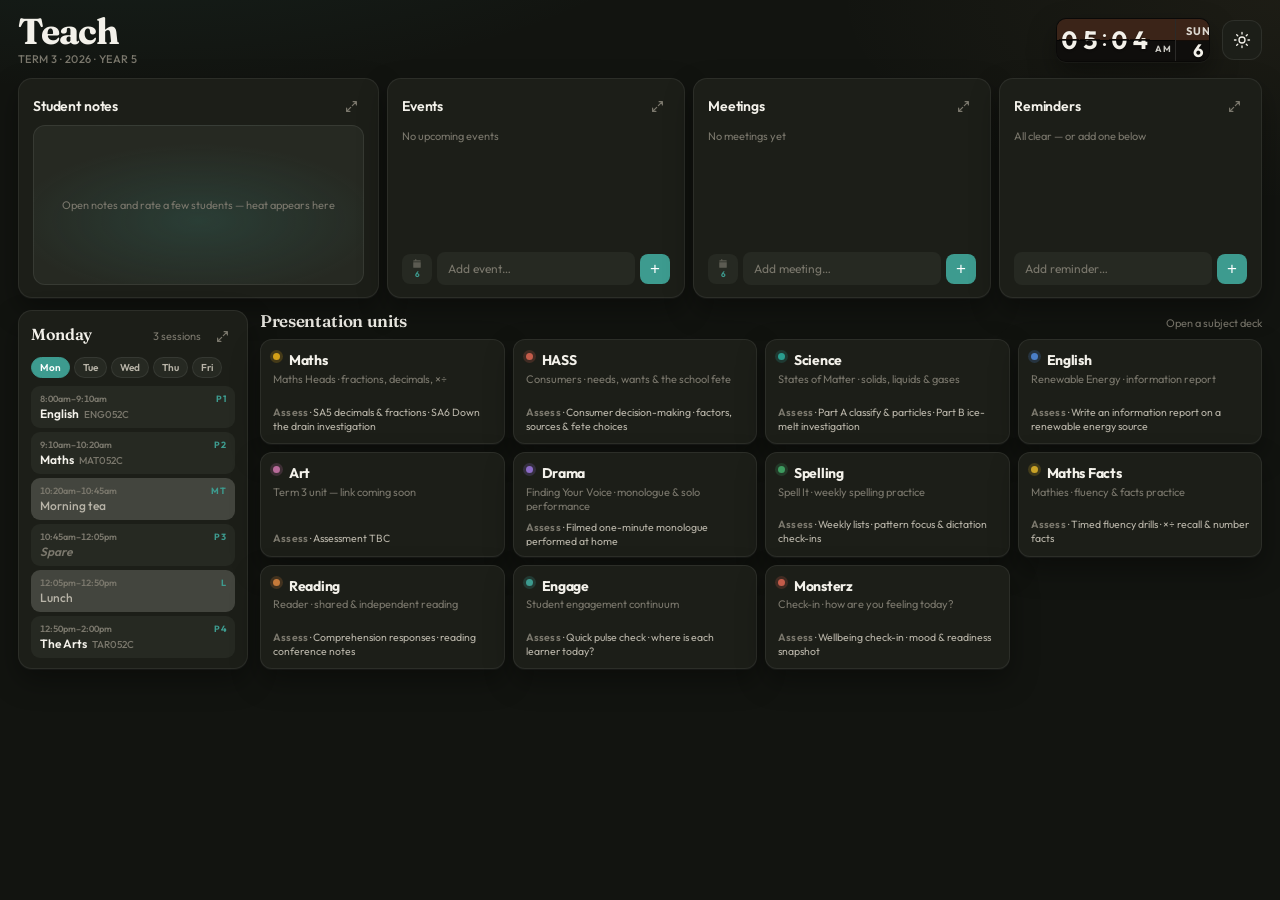
==== index.html @ e60aa2c4 "Polish notes term reset, rating pills, and the hub flip clock. Add a themed New term dialog with kee" ====
<!DOCTYPE html>
<html lang="en">
<head>
<meta charset="UTF-8">
<meta name="viewport" content="width=device-width, initial-scale=1.0">
<title>Teach · BrisbaneSDE · 2026</title>
<script>try{var t=localStorage.getItem('teach-theme');if(t==='light')document.documentElement.dataset.theme='light'}catch(e){}</script>
<link rel="preconnect" href="https://fonts.googleapis.com">
<link rel="preconnect" href="https://fonts.gstatic.com" crossorigin>
<link href="https://fonts.googleapis.com/css2?family=Fraunces:opsz,wght@9..144,500;9..144,700&family=Outfit:wght@400;500;600;700&display=swap" rel="stylesheet">
<style>
  :root{
    --bg0:#121410;
    --bg1:#1c1e18;
    --bg2:#262922;
    --ink:#f3f1ea;
    --ink-dim:#b8b4a8;
    --ink-faint:#7a776c;
    --line:rgba(255,255,255,.08);
    --accent:#3d9b8f;
    --accent-dim:rgba(61,155,143,.16);
    --cta:#3d9b8f;
    --cta-hover:#4db3a5;
    --card:#1c1e18;
    --card-border:rgba(255,255,255,.07);
    --shadow:0 1px 0 rgba(255,255,255,.04), 0 12px 28px rgba(0,0,0,.35);
    --shadow-hover:0 1px 0 rgba(255,255,255,.06), 0 18px 36px rgba(0,0,0,.45);
    --radius:18px;
    --font:"Outfit",system-ui,sans-serif;
    --display:"Fraunces",Georgia,serif;
  }
  *{box-sizing:border-box;margin:0;padding:0}
  html,body{height:100%;height:100dvh;overflow:hidden}
  body{
    font-family:var(--font);color:var(--ink);
    background:
      radial-gradient(ellipse 90% 55% at 10% -20%, rgba(61,155,143,.14), transparent 55%),
      radial-gradient(ellipse 70% 45% at 100% 0%, rgba(200,160,100,.06), transparent 50%),
      var(--bg0);
  }
  .wrap{
    max-width:1280px;margin:0 auto;padding:14px 18px 12px;
    height:100%;display:flex;flex-direction:column;gap:12px;
    min-height:0;
  }
  .page-top{margin-bottom:0!important;flex-shrink:0}

  .hero-text h1{
    font-family:var(--display);
    font-size:clamp(28px,3.2vw,36px);
    font-weight:700;letter-spacing:-.03em;line-height:.95;
    color:var(--ink);
  }
  .hero-sub{
    font-size:11px;color:var(--ink-faint);margin-top:4px;font-weight:500;
    letter-spacing:.04em;text-transform:uppercase;
  }

  .main-split{
    flex:1;min-height:0;display:grid;
    grid-template-columns:minmax(200px,230px) 1fr;
    gap:12px;align-items:start;
  }
  .term-block{
    min-height:0;display:flex;flex-direction:column;
  }
  .term-head{
    display:flex;flex-wrap:wrap;align-items:baseline;justify-content:space-between;gap:8px;
    margin-bottom:8px;flex-shrink:0;
  }
  .term-head h2{
    font-family:var(--display);font-size:17px;font-weight:600;
    color:var(--ink);letter-spacing:-.02em;
  }
  .term-head p{font-size:11px;color:var(--ink-faint)}

  .grid{
    display:grid;grid-template-columns:repeat(4,1fr);
    grid-auto-rows:1fr;gap:8px;align-content:stretch;
  }
  .unit{
    display:flex;flex-direction:column;gap:3px;justify-content:flex-start;
    padding:12px 12px 10px;
    border-radius:12px;
    border:1px solid var(--card-border);
    background:var(--card);
    text-decoration:none;color:inherit;
    box-shadow:var(--shadow);
    position:relative;min-height:0;
    transition:transform .22s cubic-bezier(.2,.8,.2,1), box-shadow .22s, border-color .22s;
  }
  .unit::before{
    content:'';position:absolute;left:12px;top:13px;
    width:7px;height:7px;border-radius:50%;
    background:var(--mark, var(--accent));
    box-shadow:0 0 0 3px color-mix(in srgb, var(--mark, var(--accent)) 22%, transparent);
  }
  a.unit:hover{
    transform:translateY(-2px);
    box-shadow:var(--shadow-hover);
    border-color:color-mix(in srgb, var(--mark, var(--accent)) 35%, var(--card-border));
  }
  a.unit:focus-visible{outline:2px solid var(--accent);outline-offset:3px}
  .unit.off{opacity:.42;cursor:default;pointer-events:none}
  .unit .subj{
    font-size:14px;font-weight:700;letter-spacing:-.02em;
    padding-left:16px;line-height:1.2;color:var(--ink);
  }
  .unit .meta{
    font-size:11px;color:var(--ink-faint);line-height:1.35;
    display:-webkit-box;-webkit-line-clamp:2;-webkit-box-orient:vertical;overflow:hidden;
  }
  .unit .assess{
    margin-top:auto;padding-top:6px;
    font-size:10.5px;line-height:1.35;color:var(--ink-dim);
    display:-webkit-box;-webkit-line-clamp:3;-webkit-box-orient:vertical;overflow:hidden;
  }
  .unit .assess b{
    font-weight:650;color:var(--ink-faint);letter-spacing:.02em;
  }
  .unit.maths{--mark:#d4a017}
  .unit.hass{--mark:#c45c4a}
  .unit.science{--mark:#2a9d8f}
  .unit.english{--mark:#4a7ec7}
  .unit.art{--mark:#b86b9a}
  .unit.drama{--mark:#8b6bc7}
  .unit.spelling{--mark:#3d9b5f}
  .unit.mathsfacts{--mark:#c9a227}
  .unit.reading{--mark:#c67a3a}
  .unit.engage{--mark:#3d9b8f}
  .unit.monsters{--mark:#c45c4a}

  .hub-tools{
    display:grid;grid-template-columns:1.3fr 0.9fr 0.9fr 0.9fr;gap:8px;
    flex-shrink:0;align-items:stretch;
  }
  .tool-card{
    display:flex;flex-direction:column;gap:6px;
    padding:14px 14px 12px;
    border-radius:14px;
    border:1px solid var(--card-border);
    background:var(--card);
    box-shadow:var(--shadow);
    min-height:220px;
    transition:transform .22s cubic-bezier(.2,.8,.2,1), box-shadow .22s;
  }
  .tool-card:hover{transform:translateY(-1px);box-shadow:var(--shadow-hover)}
  .tool-head{display:flex;align-items:center;justify-content:space-between;gap:8px}
  .tool-card strong{
    font-size:14px;font-weight:600;color:var(--ink);
    letter-spacing:-.01em;
  }
  .tool-expand{
    flex-shrink:0;display:inline-flex;align-items:center;justify-content:center;
    width:26px;height:26px;border-radius:7px;
    color:var(--ink-faint);text-decoration:none;
    transition:color .15s,background .15s;
  }
  .tool-expand svg{width:13px;height:13px;display:block}
  .tool-expand:hover{color:var(--accent);background:var(--accent-dim)}
  .tool-card .desc{display:none}

  .tool-live{flex:1;display:flex;flex-direction:column;gap:8px;min-height:0}
  .tool-list{font-size:12px;color:var(--ink-dim);line-height:1.4;overflow:hidden;flex:1;min-height:0}
  .tool-list .row-item{
    display:flex;gap:6px;align-items:center;padding:4px 0;
    border-bottom:1px solid var(--line);
  }
  .tool-list .row-item:last-child{border-bottom:none}
  .tool-list .when{
    min-width:36px;font-size:10px;font-weight:700;
    color:var(--accent);flex-shrink:0;letter-spacing:.02em;
  }
  .tool-list .txt{flex:1;min-width:0;overflow:hidden;text-overflow:ellipsis;white-space:nowrap}
  .tool-list .row-del{
    flex-shrink:0;width:20px;height:20px;padding:0;border:none;border-radius:5px;
    background:transparent;color:var(--ink-faint);font-size:14px;line-height:1;cursor:pointer;
  }
  .tool-list .row-del:hover{color:#c45c4a;background:rgba(196,92,74,.12)}
  .tool-empty{font-size:11px;color:var(--ink-faint);padding:4px 0}

  .tool-quick{display:flex;gap:5px;margin-top:auto;align-items:center}
  .tool-quick input[type=text],.tool-quick input:not([type]){
    background:var(--bg2);border:1px solid transparent;color:var(--ink);
    border-radius:8px;padding:8px 10px;font:inherit;font-size:12px;flex:1;min-width:0;
    transition:border-color .15s,background .15s;
  }
  .tool-quick input:focus{
    outline:none;border-color:color-mix(in srgb, var(--accent) 45%, transparent);
    background:var(--bg1);
  }
  .tool-quick input::placeholder{color:var(--ink-faint)}
  .tool-quick button{
    flex-shrink:0;width:30px;height:30px;padding:0;
    background:var(--cta);border:none;color:#fff;border-radius:8px;
    font-size:17px;font-weight:400;line-height:1;cursor:pointer;
    transition:background .15s,transform .1s;
  }
  .tool-quick button:hover{background:var(--cta-hover)}
  .tool-quick button:active{transform:scale(.94)}

  .date-pick{position:relative;flex:0 0 30px;width:30px;height:30px;cursor:pointer}
  .date-pick input{position:absolute;inset:0;opacity:0;width:100%;height:100%;cursor:pointer}
  .date-pick .cal-face{
    display:flex;flex-direction:column;align-items:center;justify-content:center;
    width:30px;height:30px;border-radius:8px;
    background:var(--bg2);pointer-events:none;line-height:1;
  }
  .date-pick .cal-face svg{width:10px;height:10px;opacity:.65;margin-bottom:1px;color:var(--ink-faint)}
  .date-pick .cal-day{font-size:8px;font-weight:700;color:var(--accent)}
  .tool-check{width:13px;height:13px;accent-color:var(--accent);cursor:pointer;flex-shrink:0}

  .tool-card.notes{justify-content:flex-start}
  .tool-card.notes .desc{
    display:-webkit-box;-webkit-line-clamp:4;-webkit-box-orient:vertical;overflow:hidden;
    font-size:12px;color:var(--ink-faint);line-height:1.45;margin-top:4px;
  }

  .class-heat{
    flex:1;min-height:120px;position:relative;border-radius:12px;overflow:hidden;
    background:
      radial-gradient(ellipse 80% 70% at 50% 60%, color-mix(in srgb, var(--heat-avg, var(--accent)) 18%, transparent), transparent 70%),
      var(--bg2);
    border:1px solid var(--line);
    display:flex;flex-direction:column;padding:8px 8px 6px;gap:6px;
  }
  .heat-meta{
    display:flex;align-items:baseline;justify-content:space-between;gap:8px;
    padding:0 2px;flex-shrink:0;
  }
  .heat-meta strong{
    font-family:var(--display);font-size:13px;font-weight:600;letter-spacing:-.02em;
    color:var(--ink);
  }
  .heat-meta span{font-size:10px;color:var(--ink-faint);font-weight:600}
  .heat-sky{
    flex:1;min-height:72px;position:relative;display:block;
    text-decoration:none;color:inherit;border-radius:8px;
  }
  .heat-ember{
    position:absolute;border-radius:50%;
    display:flex;align-items:center;justify-content:center;
    font-size:8px;font-weight:700;color:#fff;letter-spacing:-.03em;
    text-shadow:0 1px 2px rgba(0,0,0,.4);
    transform:translate(-50%,-50%);
    animation:emberFloat 4.5s ease-in-out infinite;
  }
  .heat-ember:hover{z-index:2;filter:brightness(1.08)}
  .heat-ember.cold{
    background:transparent;color:var(--ink-faint);text-shadow:none;
    box-shadow:inset 0 0 0 1.5px color-mix(in srgb, var(--ink-faint) 50%, transparent);
  }
  .heat-empty{
    flex:1;display:flex;align-items:center;justify-content:center;text-align:center;
    font-size:11px;color:var(--ink-faint);line-height:1.4;padding:8px;
  }
  @keyframes emberFloat{
    0%,100%{transform:translate(-50%,-50%)}
    50%{transform:translate(-50%,calc(-50% - 3px))}
  }

  footer{display:none}
  @media(max-width:900px){
    html,body{height:auto;overflow:auto}
    body{min-height:100vh}
    .wrap{height:auto;max-width:1080px}
    .main-split{grid-template-columns:1fr;flex:none}
    .hub-tools{grid-template-columns:repeat(2,1fr)}
    .grid{grid-template-columns:repeat(auto-fill,minmax(160px,1fr));grid-auto-rows:auto;height:auto!important}
    .unit{min-height:88px}
    footer{display:block;margin-top:16px;text-align:center;font-size:11px;color:var(--ink-faint)}
    footer a{color:var(--accent)}
  }
  @media(max-width:520px){.hub-tools{grid-template-columns:1fr}}

  .page-actions{display:flex;align-items:center;gap:12px;margin-left:auto;flex-shrink:0}
  .flip-clock{
    display:flex;align-items:stretch;gap:0;
    height:44px;border-radius:10px;overflow:hidden;
    border:1px solid rgba(0,0,0,.35);
    box-shadow:var(--shadow);
    font-variant-numeric:tabular-nums;user-select:none;
    background:#0f0e0c;
  }
  .flip-panel{
    position:relative;display:flex;flex-direction:column;
    min-width:0;
  }
  .flip-panel.flip-time{
    flex:1 1 auto;min-width:118px;
    display:flex;align-items:center;justify-content:center;
    background:
      linear-gradient(#3b2418 0 50%, #0f0e0c 50% 100%);
  }
  .flip-panel.flip-time::after{
    content:'';position:absolute;left:0;right:0;top:50%;height:1px;
    background:rgba(0,0,0,.65);pointer-events:none;z-index:5;
  }
  .flip-panel.flip-date{
    flex:0 0 46px;border-left:1px solid rgba(243,241,234,.12);
  }
  .flip-half{
    flex:1;display:flex;align-items:center;justify-content:center;gap:5px;
    overflow:hidden;position:relative;
  }
  .flip-half.upper{
    background:#3b2418;
    border-bottom:1px solid rgba(0,0,0,.65);
  }
  .flip-half.lower{background:#0f0e0c}
  .flip-time-row{
    position:relative;z-index:2;
    display:flex;align-items:flex-end;gap:1px;
    padding:0 8px 0 6px;
  }
  .flip-digit{
    position:relative;width:20px;height:36px;perspective:140px;
  }
  .flip-digit .base,
  .flip-digit .flap{
    position:absolute;left:0;width:100%;height:50%;
    overflow:hidden;background:transparent;
  }
  .flip-digit .base.upper{top:0}
  .flip-digit .base.lower{bottom:0}
  .flip-digit .base span,
  .flip-digit .flap span{
    position:absolute;left:0;width:100%;height:36px;
    display:flex;align-items:center;justify-content:center;
    font-family:var(--font);
    font-size:25px;font-weight:700;letter-spacing:-.03em;line-height:1;
    color:#f3f1ea;text-shadow:0 1px 2px rgba(0,0,0,.5);
  }
  .flip-digit .base.upper span,
  .flip-digit .flap.upper span{top:0}
  .flip-digit .base.lower span,
  .flip-digit .flap.lower span{bottom:0}
  .flip-digit .flap{
    z-index:2;backface-visibility:hidden;-webkit-backface-visibility:hidden;
    background:#3b2418;
  }
  .flip-digit .flap.upper{
    top:0;border-bottom:1px solid rgba(0,0,0,.65);
    transform-origin:center bottom;
  }
  .flip-digit .flap.lower{
    bottom:0;background:#0f0e0c;
    transform-origin:center top;transform:rotateX(90deg);z-index:1;
  }
  .flip-digit.flip .flap.upper{animation:flipTop .45s ease-in forwards}
  .flip-digit.flip .flap.lower{animation:flipBottom .45s ease-out forwards}
  @keyframes flipTop{0%{transform:rotateX(0)}100%{transform:rotateX(-90deg)}}
  @keyframes flipBottom{0%{transform:rotateX(90deg)}100%{transform:rotateX(0)}}
  .flip-colon{
    display:flex;flex-direction:column;align-items:center;justify-content:center;
    gap:6px;width:7px;height:36px;flex-shrink:0;align-self:center;
  }
  .flip-colon i{
    display:block;width:3px;height:3px;border-radius:50%;
    background:#f3f1ea;
    box-shadow:0 1px 1px rgba(0,0,0,.4);
  }
  .flip-ampm{
    font-family:var(--font);
    font-size:9px;font-weight:700;letter-spacing:.06em;
    color:rgba(243,241,234,.82);
    line-height:1;margin:0 0 5px 4px;
  }
  .flip-dow{
    font-family:var(--font);
    font-size:11px;font-weight:700;letter-spacing:.08em;
    color:rgba(243,241,234,.88);
    align-self:flex-end;
    margin-bottom:2px;
  }
  .flip-dom{
    font-family:var(--font);
    font-size:18px;font-weight:700;letter-spacing:-.02em;line-height:1;
    color:#f3f1ea;
    text-shadow:0 1px 2px rgba(0,0,0,.5);
    align-self:flex-start;
    margin-top:1px;
  }
  @media(max-width:520px){
    .flip-clock{height:40px}
    .flip-panel.flip-time{min-width:104px}
    .flip-panel.flip-date{flex-basis:42px}
    .flip-digit{width:18px;height:32px}
    .flip-digit .base span,.flip-digit .flap span{height:32px;font-size:22px}
    .flip-colon{height:32px;gap:5px}
    .flip-dom{font-size:16px}
  }

  .hub-tools .tool-card,
  .grid .unit{animation:rise .5s cubic-bezier(.2,.8,.2,1) both}
  .hub-tools .tool-card:nth-child(1){animation-delay:.02s}
  .hub-tools .tool-card:nth-child(2){animation-delay:.06s}
  .hub-tools .tool-card:nth-child(3){animation-delay:.1s}
  .hub-tools .tool-card:nth-child(4){animation-delay:.14s}
  .grid .unit:nth-child(1){animation-delay:.16s}
  .grid .unit:nth-child(2){animation-delay:.19s}
  .grid .unit:nth-child(3){animation-delay:.22s}
  .grid .unit:nth-child(4){animation-delay:.25s}
  .grid .unit:nth-child(5){animation-delay:.28s}
  .grid .unit:nth-child(6){animation-delay:.31s}
  .grid .unit:nth-child(7){animation-delay:.34s}
  .grid .unit:nth-child(8){animation-delay:.37s}
  .grid .unit:nth-child(9){animation-delay:.4s}
  .grid .unit:nth-child(10){animation-delay:.43s}
  .grid .unit:nth-child(11){animation-delay:.46s}
  @media(max-width:1100px){
    .grid{grid-template-columns:repeat(3,1fr)}
  }
  @keyframes rise{
    from{opacity:0;transform:translateY(10px)}
    to{opacity:1;transform:translateY(0)}
  }

  /* Today timetable — narrow column */
  .today-block{
    padding:12px 12px 10px;
    border-radius:14px;border:1px solid var(--card-border);
    background:var(--card);box-shadow:var(--shadow);
    animation:rise .5s cubic-bezier(.2,.8,.2,1) both;
  }
  .today-head{
    display:flex;flex-wrap:wrap;align-items:baseline;justify-content:space-between;gap:6px;
    margin-bottom:8px;flex-shrink:0;
  }
  .today-head h2{
    font-family:var(--display);font-size:16px;font-weight:600;
    letter-spacing:-.02em;color:var(--ink);
  }
  .today-head .today-meta{font-size:11px;color:var(--ink-faint)}
  .today-days{display:flex;flex-wrap:wrap;gap:4px;margin-bottom:8px;flex-shrink:0}
  .today-days button{
    border:1px solid var(--card-border);background:var(--bg2);color:var(--ink-dim);
    border-radius:999px;padding:3px 8px;font:inherit;font-size:10px;font-weight:600;
    cursor:pointer;transition:background .15s,color .15s,border-color .15s;
  }
  .today-days button:hover{border-color:var(--accent);color:var(--ink)}
  .today-days button.active{
    background:var(--accent);border-color:var(--accent);color:#fff;
  }
  .today-slots{
    display:flex;flex-direction:column;gap:4px;
  }
  .slot{
    display:grid;grid-template-columns:1fr auto;gap:2px 8px;align-items:center;
    padding:6px 8px;border-radius:9px;border:1px solid transparent;
    background:var(--bg2);text-decoration:none;color:inherit;
    transition:border-color .15s,transform .15s,background .15s;
  }
  a.slot:hover{border-color:color-mix(in srgb, var(--accent) 40%, transparent);transform:translateX(1px)}
  .slot.now{
    border-color:color-mix(in srgb, var(--accent) 50%, transparent);
    background:var(--accent-dim);
    box-shadow:inset 2px 0 0 var(--accent);
  }
  .slot.break{
    background:color-mix(in srgb, var(--ink) 14%, var(--bg2));
    opacity:1;
  }
  .slot.break .slot-title{color:var(--ink-dim);font-weight:500}
  .slot.spare .slot-title{font-style:italic;color:var(--ink-faint)}
  .slot-time{font-size:9px;font-weight:600;color:var(--ink-faint);font-variant-numeric:tabular-nums;grid-column:1}
  .slot-period{font-size:9px;font-weight:700;letter-spacing:.03em;text-transform:uppercase;color:var(--accent);justify-self:end}
  .slot-title{
    font-size:12px;font-weight:600;color:var(--ink);
    display:flex;flex-wrap:wrap;align-items:baseline;gap:5px;
    grid-column:1 / -1;
  }
  .slot-code{font-size:10px;color:var(--ink-faint);font-weight:500}
  .slot-mark{display:none}
  @media(max-width:560px){
    .slot{grid-template-columns:1fr auto}
  }

  .today-head-actions{display:flex;align-items:center;gap:8px;margin-left:auto}
  .today-expand{
    flex-shrink:0;display:inline-flex;align-items:center;justify-content:center;
    width:26px;height:26px;border-radius:7px;border:none;padding:0;
    background:transparent;color:var(--ink-faint);cursor:pointer;
    transition:color .15s,background .15s;
  }
  .today-expand svg{width:13px;height:13px;display:block}
  .today-expand:hover{color:var(--accent);background:var(--accent-dim)}

  /* Week overlay */
  .week-modal{
    position:fixed;inset:0;z-index:80;
    display:flex;align-items:center;justify-content:center;
    padding:18px;background:rgba(10,12,8,.55);
    backdrop-filter:blur(6px);
    opacity:0;pointer-events:none;transition:opacity .2s;
  }
  .week-modal.open{opacity:1;pointer-events:auto}
  .week-panel{
    width:min(1180px,100%);max-height:min(92dvh,900px);
    display:flex;flex-direction:column;gap:12px;
    padding:16px 16px 14px;border-radius:18px;
    background:var(--card);border:1px solid var(--card-border);
    box-shadow:0 24px 60px rgba(0,0,0,.45);
    transform:translateY(8px) scale(.985);transition:transform .22s cubic-bezier(.2,.8,.2,1);
  }
  .week-modal.open .week-panel{transform:none}
  .week-top{
    display:flex;align-items:center;gap:12px;flex-wrap:wrap;flex-shrink:0;
  }
  .week-top h2{
    font-family:var(--display);font-size:22px;font-weight:600;
    letter-spacing:-.02em;color:var(--ink);
  }
  .week-top .hint{font-size:12px;color:var(--ink-faint);flex:1;min-width:140px}
  .week-actions{display:flex;align-items:center;gap:8px;margin-left:auto}
  .week-btn{
    border:1px solid var(--card-border);background:var(--bg2);color:var(--ink-dim);
    border-radius:10px;padding:7px 12px;font:inherit;font-size:12px;font-weight:600;
    cursor:pointer;transition:background .15s,color .15s,border-color .15s;
  }
  .week-btn:hover{border-color:var(--accent);color:var(--ink)}
  .week-btn.primary{background:var(--cta);border-color:var(--cta);color:#fff}
  .week-btn.primary:hover{background:var(--cta-hover)}
  .week-btn.ghost{background:transparent}
  .week-grid{
    flex:1;min-height:0;overflow:auto;
    display:grid;grid-template-columns:repeat(5,minmax(180px,1fr));gap:10px;
  }
  .week-day{
    display:flex;flex-direction:column;gap:6px;min-width:0;
    padding:10px;border-radius:14px;background:var(--bg2);border:1px solid var(--line);
  }
  .week-day.is-today{border-color:color-mix(in srgb, var(--accent) 45%, var(--line))}
  .week-day-head{
    display:flex;align-items:center;justify-content:space-between;gap:6px;
    padding:0 2px 4px;
  }
  .week-day-head strong{font-size:13px;font-weight:700;color:var(--ink)}
  .week-day-head span{font-size:10px;color:var(--ink-faint);font-weight:600}
  .week-slot{
    display:grid;grid-template-columns:1fr 1fr;gap:4px;
    padding:8px;border-radius:10px;background:var(--card);
    border:1px solid var(--card-border);position:relative;
  }
  .week-slot label{
    display:flex;flex-direction:column;gap:2px;
    font-size:9px;font-weight:700;letter-spacing:.04em;text-transform:uppercase;
    color:var(--ink-faint);
  }
  .week-slot label.span2{grid-column:1 / -1}
  .week-slot input,.week-slot select{
    width:100%;border:1px solid transparent;border-radius:7px;
    background:var(--bg2);color:var(--ink);font:inherit;font-size:11px;font-weight:500;
    padding:5px 6px;text-transform:none;letter-spacing:0;
  }
  .week-slot input:focus,.week-slot select:focus{
    outline:none;border-color:color-mix(in srgb, var(--accent) 45%, transparent);
    background:var(--bg1);
  }
  .week-slot-del{
    position:absolute;top:4px;right:4px;
    width:20px;height:20px;border:none;border-radius:6px;padding:0;
    background:transparent;color:var(--ink-faint);font-size:14px;line-height:1;cursor:pointer;
  }
  .week-slot-del:hover{color:#c45c4a;background:rgba(196,92,74,.12)}
  .week-add{
    border:1px dashed var(--card-border);background:transparent;color:var(--ink-faint);
    border-radius:10px;padding:7px;font:inherit;font-size:11px;font-weight:600;
    cursor:pointer;transition:border-color .15s,color .15s,background .15s;
  }
  .week-add:hover{border-color:var(--accent);color:var(--accent);background:var(--accent-dim)}
  .week-grid.view-mode .week-day{
    background:var(--card);border-color:var(--card-border);padding:12px;
  }
  .week-grid.view-mode .week-day-head strong{
    font-family:var(--display);font-size:16px;font-weight:600;letter-spacing:-.02em;
  }
  .week-grid.view-mode .slot{cursor:default}
  .week-grid.view-mode a.slot:hover{transform:none}
  .week-modal:not(.editing) #weekReset{display:none}
  @media(max-width:900px){
    .week-grid{grid-template-columns:repeat(2,minmax(200px,1fr))}
  }
  @media(max-width:520px){
    .week-grid{grid-template-columns:1fr}
  }
</style>
<link rel="stylesheet" href="hub-theme.css">
</head>
<body>
<div class="wrap">
  <div class="page-top">
    <div class="hero-text">
      <h1>Teach</h1>
      <p class="hero-sub">Term 3 · 2026 · Year 5</p>
    </div>
    <div class="page-actions">
      <div class="flip-clock" id="flipClock" aria-live="polite" aria-label="Current time"></div>
      <button class="theme-toggle" type="button"></button>
    </div>
  </div>

  <div class="hub-tools">
    <div class="tool-card notes">
      <div class="tool-head">
        <strong>Student notes</strong>
        <a class="tool-expand" href="notes.html" title="Open student notes"><svg viewBox="0 0 16 16" fill="none" stroke="currentColor" stroke-width="1.5" stroke-linecap="round" stroke-linejoin="round" aria-hidden="true"><path d="M10 2h4v4M6 14H2v-4M14 2 9 7M2 14l5-5"/></svg></a>
      </div>
      <div class="class-heat" id="classHeat" aria-label="Class heat snapshot">
        <div class="heat-empty">Open notes and rate a few students — heat appears here</div>
      </div>
    </div>

    <div class="tool-card events">
      <div class="tool-head">
        <strong>Events</strong>
        <a class="tool-expand" href="events.html" title="Open all events"><svg viewBox="0 0 16 16" fill="none" stroke="currentColor" stroke-width="1.5" stroke-linecap="round" stroke-linejoin="round" aria-hidden="true"><path d="M10 2h4v4M6 14H2v-4M14 2 9 7M2 14l5-5"/></svg></a>
      </div>
      <span class="desc">Key dates for the term.</span>
      <div class="tool-live">
        <div class="tool-list" id="eventsList"></div>
        <div class="tool-quick">
          <label class="date-pick" title="Event date">
            <span class="cal-face"><svg viewBox="0 0 16 16" fill="currentColor"><path d="M3 2a1 1 0 0 0-1 1v1h12V3a1 1 0 0 0-1-1H3zm12 3H2v8a1 1 0 0 0 1 1h10a1 1 0 0 0 1-1V5zM5 1a1 1 0 0 1 2 0v1H5V1z"/></svg><span class="cal-day" id="dashEvDay">·</span></span>
            <input type="date" id="dashEvDate" aria-label="Event date">
          </label>
          <input id="dashEvTitle" placeholder="Add event…" aria-label="Event title">
          <button type="button" id="dashEvAdd">+</button>
        </div>
      </div>
    </div>

    <div class="tool-card meetings">
      <div class="tool-head">
        <strong>Meetings</strong>
        <a class="tool-expand" href="meetings.html" title="Open all meetings"><svg viewBox="0 0 16 16" fill="none" stroke="currentColor" stroke-width="1.5" stroke-linecap="round" stroke-linejoin="round" aria-hidden="true"><path d="M10 2h4v4M6 14H2v-4M14 2 9 7M2 14l5-5"/></svg></a>
      </div>
      <span class="desc">Staff, PLT and parent notes.</span>
      <div class="tool-live">
        <div class="tool-list" id="meetingsList"></div>
        <div class="tool-quick">
          <label class="date-pick" title="Meeting date">
            <span class="cal-face"><svg viewBox="0 0 16 16" fill="currentColor"><path d="M3 2a1 1 0 0 0-1 1v1h12V3a1 1 0 0 0-1-1H3zm12 3H2v8a1 1 0 0 0 1 1h10a1 1 0 0 0 1-1V5zM5 1a1 1 0 0 1 2 0v1H5V1z"/></svg><span class="cal-day" id="dashMtDay">·</span></span>
            <input type="date" id="dashMtDate" aria-label="Meeting date">
          </label>
          <input id="dashMtTitle" placeholder="Add meeting…" aria-label="Meeting title">
          <button type="button" id="dashMtAdd">+</button>
        </div>
      </div>
    </div>

    <div class="tool-card reminders">
      <div class="tool-head">
        <strong>Reminders</strong>
        <a class="tool-expand" href="reminders.html" title="Open all reminders"><svg viewBox="0 0 16 16" fill="none" stroke="currentColor" stroke-width="1.5" stroke-linecap="round" stroke-linejoin="round" aria-hidden="true"><path d="M10 2h4v4M6 14H2v-4M14 2 9 7M2 14l5-5"/></svg></a>
      </div>
      <span class="desc">Quick to-dos for the week.</span>
      <div class="tool-live">
        <div class="tool-list" id="remindersList"></div>
        <div class="tool-quick">
          <input id="dashRmText" placeholder="Add reminder…" aria-label="Reminder">
          <button type="button" id="dashRmAdd">+</button>
        </div>
      </div>
    </div>
  </div>

  <div class="main-split">
  <section class="today-block" aria-label="Today's timetable">
    <div class="today-head">
      <h2 id="todayTitle">Today</h2>
      <div class="today-head-actions">
        <p class="today-meta" id="todayMeta"></p>
        <button type="button" class="today-expand" id="weekExpand" title="Week timetable" aria-label="Open week timetable">
          <svg viewBox="0 0 16 16" fill="none" stroke="currentColor" stroke-width="1.5" stroke-linecap="round" stroke-linejoin="round" aria-hidden="true"><path d="M10 2h4v4M6 14H2v-4M14 2 9 7M2 14l5-5"/></svg>
        </button>
      </div>
    </div>
    <div class="today-days" id="todayDays" role="tablist" aria-label="Week days"></div>
    <div class="today-slots" id="todaySlots"></div>
  </section>

  <section class="term-block" aria-label="2026 Term 3">
    <div class="term-head">
      <h2>Presentation units</h2>
      <p>Open a subject deck</p>
    </div>
    <div class="grid" id="units"></div>
  </section>
  </div>

  <footer>
    <p><a href="https://github.com/planomy/teach">planomy/teach</a> · Pages on <code>main</code> · no Actions</p>
  </footer>
</div>

<div class="week-modal" id="weekModal" aria-hidden="true">
  <div class="week-panel" role="dialog" aria-modal="true" aria-labelledby="weekTitle">
    <div class="week-top">
      <h2 id="weekTitle">Week timetable</h2>
      <p class="hint" id="weekHint">Mon–Fri overview</p>
      <div class="week-actions">
        <button type="button" class="week-btn ghost" id="weekReset">Reset default</button>
        <button type="button" class="week-btn" id="weekEditToggle">Edit</button>
        <button type="button" class="week-btn primary" id="weekClose">Close</button>
      </div>
    </div>
    <div class="week-grid view-mode" id="weekGrid"></div>
  </div>
</div>

<script src="hub-data.js"></script>
<script>
const SUBJECT_LINKS = {
  ENG: { label:'English', href:'https://planomy.github.io/renewableenergy/', mark:'#4a7ec7' },
  MAT: { label:'Maths', href:'https://planomy.github.io/mathsheads/', mark:'#d4a017' },
  HUM: { label:'HASS', href:'https://planomy.github.io/hassconsumers/', mark:'#c45c4a' },
  SCI: { label:'Science', href:'https://planomy.github.io/sciencematter/', mark:'#2a9d8f' },
  TAR: { label:'The Arts', href:null, mark:'#b86b9a' },
  CCL: { label:'Connect', href:null, mark:'#3d9b8f' },
  TC:  { label:'Teacher collaboration', href:null, mark:'#7a776c' },
  STAFF:{ label:'Staff meeting', href:null, mark:'#c45c4a' }
};

/** Weekly timetable — BrisbaneSDE Year 5 (editable; saved in localStorage) */
const DEFAULT_TIMETABLE = {
  1: [ // Monday
    { period:'P1', start:'08:00', end:'09:10', code:'ENG052C' },
    { period:'P2', start:'09:10', end:'10:20', code:'MAT052C' },
    { period:'MT', start:'10:20', end:'10:45', kind:'break', title:'Morning tea' },
    { period:'P3', start:'10:45', end:'12:05', kind:'spare', title:'Spare' },
    { period:'L',  start:'12:05', end:'12:50', kind:'break', title:'Lunch' },
    { period:'P4', start:'12:50', end:'14:00', code:'TAR052C' }
  ],
  2: [ // Tuesday
    { period:'P1', start:'08:00', end:'09:10', code:'ENG052C' },
    { period:'P2', start:'09:10', end:'10:20', code:'MAT052C' },
    { period:'MT', start:'10:20', end:'10:45', kind:'break', title:'Morning tea' },
    { period:'P3', start:'10:45', end:'11:55', code:'ENG052C' },
    { period:'C',  start:'11:55', end:'12:05', kind:'connect', title:'Connect' },
    { period:'L',  start:'12:05', end:'12:50', kind:'break', title:'Lunch' },
    { period:'P4', start:'12:50', end:'14:00', kind:'spare', title:'Spare' }
  ],
  3: [ // Wednesday
    { period:'P1', start:'08:00', end:'09:10', code:'ENG052C' },
    { period:'P2', start:'09:10', end:'10:20', code:'ENG052C' },
    { period:'MT', start:'10:20', end:'10:45', kind:'break', title:'Morning tea' },
    { period:'C',  start:'10:45', end:'11:20', code:'CCL052C' },
    { period:'P3', start:'11:20', end:'12:30', code:'MAT052C' },
    { period:'L',  start:'12:30', end:'13:15', kind:'break', title:'Lunch' },
    { period:'P4', start:'13:15', end:'14:00', kind:'tc', title:'Teacher collaboration' }
  ],
  4: [ // Thursday
    { period:'P1', start:'08:00', end:'09:10', kind:'spare', title:'Spare' },
    { period:'P2', start:'09:10', end:'10:20', code:'MAT052C' },
    { period:'MT', start:'10:20', end:'10:45', kind:'break', title:'Morning tea' },
    { period:'P3', start:'10:45', end:'11:55', code:'SCI052C' },
    { period:'C',  start:'11:55', end:'12:05', kind:'connect', title:'Connect' },
    { period:'L',  start:'12:05', end:'12:50', kind:'break', title:'Lunch' },
    { period:'P4', start:'12:50', end:'14:00', code:'SCI052C' },
    { period:'SM', start:'14:00', end:'15:00', kind:'meeting', title:'Staff meeting' }
  ],
  5: [ // Friday
    { period:'P1', start:'08:00', end:'09:10', code:'ENG052C' },
    { period:'P2', start:'09:10', end:'10:20', code:'HUM052C' },
    { period:'MT', start:'10:20', end:'10:45', kind:'break', title:'Morning tea' },
    { period:'P3', start:'10:45', end:'12:05', code:'HUM052C' },
    { period:'L',  start:'12:05', end:'12:50', kind:'break', title:'Lunch' },
    { period:'P4', start:'12:50', end:'14:00', kind:'tc', title:'Teacher collaboration' }
  ]
};

let TIMETABLE = HubStore.getTimetable(DEFAULT_TIMETABLE);

const DAY_NAMES = ['Sunday','Monday','Tuesday','Wednesday','Thursday','Friday','Saturday'];
const DAY_SHORT = ['Sun','Mon','Tue','Wed','Thu','Fri','Sat'];

function subjectKey(code){
  if(!code) return null;
  if(code.startsWith('CCL')) return 'CCL';
  return code.slice(0, 3);
}

function resolveSlot(slot){
  if(slot.kind === 'break') return { ...slot, title: slot.title || 'Break', mark:'#7a776c', href:null, cls:'break' };
  if(slot.kind === 'spare') return { ...slot, title: slot.title || 'Spare', mark:'#7a776c', href:null, cls:'spare' };
  if(slot.kind === 'connect') return { ...slot, title: slot.title || 'Connect', mark:'#3d9b8f', href:null, cls:'' };
  if(slot.kind === 'tc') return { ...slot, title: slot.title || 'Teacher collaboration', mark:'#7a776c', href:null, cls:'' };
  if(slot.kind === 'meeting') return { ...slot, title: slot.title || 'Staff meeting', mark:'#c45c4a', href:null, cls:'' };
  if(slot.kind === 'class' && !slot.code){
    return { ...slot, title: slot.title || 'Class', mark:'#3d9b8f', href:null, cls:'' };
  }
  const key = subjectKey(slot.code);
  const info = SUBJECT_LINKS[key] || { label: slot.code || slot.title || 'Class', href:null, mark:'#3d9b8f' };
  return { ...slot, title: slot.title || info.label, mark: info.mark, href: info.href, cls:'' };
}

function mins(hhmm){
  const [h,m] = hhmm.split(':').map(Number);
  return h * 60 + m;
}

function formatTime(hhmm){
  const [h,m] = hhmm.split(':').map(Number);
  const ampm = h >= 12 ? 'pm' : 'am';
  const h12 = ((h + 11) % 12) + 1;
  return `${h12}:${String(m).padStart(2,'0')}${ampm}`;
}

let viewDay = null; // 1-5, null = auto today

function pickDay(){
  if(viewDay) return viewDay;
  const d = new Date().getDay();
  return (d >= 1 && d <= 5) ? d : 1;
}

function currentSlotIndex(slots){
  const now = new Date();
  if(viewDay && viewDay !== now.getDay()) return -1;
  if(!viewDay && (now.getDay() < 1 || now.getDay() > 5)) return -1;
  const n = now.getHours() * 60 + now.getMinutes();
  return slots.findIndex(s => n >= mins(s.start) && n < mins(s.end));
}

function renderTodayDays(){
  const el = document.getElementById('todayDays');
  const active = pickDay();
  const today = new Date().getDay();
  el.innerHTML = [1,2,3,4,5].map(d => {
    const isActive = d === active;
    const isToday = d === today;
    const label = DAY_SHORT[d] + (isToday ? ' · today' : '');
    return `<button type="button" role="tab" aria-selected="${isActive}" class="${isActive?'active':''}" data-day="${d}">${label}</button>`;
  }).join('');
}

function syncUnitsToTimetable(){
  const today = document.querySelector('.today-block');
  const head = document.querySelector('.term-head');
  const grid = document.getElementById('units');
  if(!today || !grid) return;
  if(window.matchMedia('(max-width:900px)').matches){
    grid.style.height = '';
    return;
  }
  const headH = head ? head.offsetHeight + 8 : 0;
  const h = Math.max(160, today.offsetHeight - headH);
  grid.style.height = h + 'px';
}

function renderToday(){
  const day = pickDay();
  const slots = (TIMETABLE[day] || []).map(resolveSlot);
  const nowIdx = currentSlotIndex(TIMETABLE[day] || []);
  const realToday = new Date().getDay() === day;

  document.getElementById('todayTitle').textContent = realToday && !viewDay
    ? 'Today'
    : DAY_NAMES[day];
  document.getElementById('todayMeta').textContent = realToday && nowIdx >= 0
    ? `Now · ${slots[nowIdx].title}`
    : `${slots.filter(s => !s.kind || s.kind === 'tc' || s.kind === 'meeting' || s.code).length} sessions`;

  renderTodayDays();

  const box = document.getElementById('todaySlots');
  box.innerHTML = slots.map((s, i) => {
    const classes = ['slot', s.cls, i === nowIdx ? 'now' : ''].filter(Boolean).join(' ');
    const time = `${formatTime(s.start)}–${formatTime(s.end)}`;
    const code = s.code ? `<span class="slot-code">${HubStore.esc(s.code)}</span>` : '';
    const inner = `
      <span class="slot-time">${time}</span>
      <span class="slot-period">${s.period}</span>
      <span class="slot-title">${HubStore.esc(s.title)} ${code}</span>
      <span class="slot-mark" style="--mark:${s.mark}"></span>`;
    if(s.href){
      return `<a class="${classes}" href="${s.href}" target="_blank" rel="noopener">${inner}</a>`;
    }
    return `<div class="${classes}">${inner}</div>`;
  }).join('');
  requestAnimationFrame(syncUnitsToTimetable);
}

const UNITS = [
  { id:'maths',       label:'Maths',        meta:'Maths Heads · fractions, decimals, ×÷',
    assess:'SA5 decimals & fractions · SA6 Down the drain investigation',
    href:'https://planomy.github.io/mathsheads/', ready:true },
  { id:'hass',        label:'HASS',         meta:'Consumers · needs, wants & the school fete',
    assess:'Consumer decision-making · factors, sources & fete choices',
    href:'https://planomy.github.io/hassconsumers/', ready:true },
  { id:'science',     label:'Science',      meta:'States of Matter · solids, liquids & gases',
    assess:'Part A classify & particles · Part B ice-melt investigation',
    href:'https://planomy.github.io/sciencematter/', ready:true },
  { id:'english',     label:'English',      meta:'Renewable Energy · information report',
    assess:'Write an information report on a renewable energy source',
    href:'https://planomy.github.io/renewableenergy/', ready:true },
  { id:'art',         label:'Art',          meta:'Term 3 unit — link coming soon',
    assess:'Assessment TBC', ready:false },
  { id:'drama',       label:'Drama',        meta:'Finding Your Voice · monologue & solo performance',
    assess:'Filmed one-minute monologue performed at home',
    href:'https://planomy.github.io/drama/', ready:true },
  { id:'spelling',    label:'Spelling',     meta:'Spell It · weekly spelling practice',
    assess:'Weekly lists · pattern focus & dictation check-ins',
    href:'https://planomy.github.io/spellit/', ready:true },
  { id:'mathsfacts',  label:'Maths Facts',  meta:'Mathies · fluency & facts practice',
    assess:'Timed fluency drills · ×÷ recall & number facts',
    href:'https://planomy.github.io/mathies/', ready:true },
  { id:'reading',     label:'Reading',      meta:'Reader · shared & independent reading',
    assess:'Comprehension responses · reading conference notes',
    href:'https://planomy.github.io/reader/', ready:true },
  { id:'engage',      label:'Engage',       meta:'Student engagement continuum',
    assess:'Quick pulse check · where is each learner today?',
    href:'https://planomy.github.io/engage/', ready:true },
  { id:'monsters',    label:'Monsterz',     meta:'Check-in · how are you feeling today?',
    assess:'Wellbeing check-in · mood & readiness snapshot',
    href:'https://planomy.github.io/monsters/', ready:true }
];

const grid = document.getElementById('units');
grid.innerHTML = UNITS.map(u => {
  const cls = `unit ${u.id}${u.ready ? '' : ' off'}`;
  const assess = u.assess ? `<span class="assess"><b>Assess</b> · ${u.assess}</span>` : '';
  const inner = `<span class="subj">${u.label}</span><span class="meta">${u.meta}</span>${assess}`;
  if (u.ready) {
    return `<a class="${cls}" href="${u.href}" target="_blank" rel="noopener">${inner}</a>`;
  }
  return `<div class="${cls}" aria-disabled="true">${inner}</div>`;
}).join('');

const todayDaysEl = document.getElementById('todayDays');
if(todayDaysEl){
  todayDaysEl.addEventListener('click', e => {
    const btn = e.target.closest('[data-day]');
    if(!btn) return;
    const d = +btn.dataset.day;
    const today = new Date().getDay();
    viewDay = (d === today) ? null : d;
    renderToday();
  });
}

/* —— Week overlay (simple view + edit) —— */
const KIND_OPTS = [
  { v:'class', label:'Class' },
  { v:'break', label:'Break' },
  { v:'spare', label:'Spare' },
  { v:'connect', label:'Connect' },
  { v:'tc', label:'Collab' },
  { v:'meeting', label:'Meeting' }
];

let weekEditing = false;

function slotKind(s){
  if(s.kind) return s.kind;
  if(s.code) return 'class';
  return 'class';
}

function sessionCount(slots){
  return slots.filter(s => !s.kind || s.kind === 'tc' || s.kind === 'meeting' || s.code).length;
}

function slotCardHtml(s, now){
  const resolved = resolveSlot(s);
  const classes = ['slot', resolved.cls, now ? 'now' : ''].filter(Boolean).join(' ');
  const time = `${formatTime(resolved.start)}–${formatTime(resolved.end)}`;
  const code = resolved.code ? `<span class="slot-code">${HubStore.esc(resolved.code)}</span>` : '';
  const inner = `
    <span class="slot-time">${time}</span>
    <span class="slot-period">${HubStore.esc(resolved.period)}</span>
    <span class="slot-title">${HubStore.esc(resolved.title)} ${code}</span>`;
  if(resolved.href && !weekEditing){
    return `<a class="${classes}" href="${resolved.href}" target="_blank" rel="noopener">${inner}</a>`;
  }
  return `<div class="${classes}">${inner}</div>`;
}

function persistTimetable(){
  HubStore.setTimetable(TIMETABLE);
  renderToday();
}

function setWeekMode(editing){
  weekEditing = editing;
  const modal = document.getElementById('weekModal');
  const grid = document.getElementById('weekGrid');
  const toggle = document.getElementById('weekEditToggle');
  const hint = document.getElementById('weekHint');
  modal.classList.toggle('editing', editing);
  grid.classList.toggle('view-mode', !editing);
  toggle.textContent = editing ? 'Done editing' : 'Edit';
  hint.textContent = editing
    ? 'Edit times, titles and codes — saved in this browser'
    : 'Mon–Fri overview';
  renderWeek();
}

function openWeekModal(){
  const modal = document.getElementById('weekModal');
  setWeekMode(false);
  modal.classList.add('open');
  modal.setAttribute('aria-hidden', 'false');
}

function closeWeekModal(){
  const modal = document.getElementById('weekModal');
  if(weekEditing) syncWeekFromDom();
  modal.classList.remove('open');
  modal.setAttribute('aria-hidden', 'true');
  weekEditing = false;
  modal.classList.remove('editing');
  persistTimetable();
}

function renderWeek(){
  if(weekEditing) renderWeekEditor();
  else renderWeekView();
}

function renderWeekView(){
  const grid = document.getElementById('weekGrid');
  const today = new Date().getDay();
  const nowDay = pickDay();
  grid.innerHTML = [1,2,3,4,5].map(d => {
    const raw = TIMETABLE[d] || [];
    const nowIdx = d === nowDay ? currentSlotIndex(raw) : -1;
    const rows = raw.map((s, i) => slotCardHtml(s, i === nowIdx)).join('');
    return `
      <div class="week-day${d===today?' is-today':''}" data-day="${d}">
        <div class="week-day-head">
          <strong>${DAY_NAMES[d]}</strong>
          <span>${sessionCount(raw)} sessions</span>
        </div>
        ${rows}
      </div>`;
  }).join('');
}

function renderWeekEditor(){
  const grid = document.getElementById('weekGrid');
  const today = new Date().getDay();
  grid.innerHTML = [1,2,3,4,5].map(d => {
    const slots = TIMETABLE[d] || [];
    const rows = slots.map((s, i) => {
      const kind = slotKind(s);
      const title = s.title || '';
      const code = s.code || '';
      const opts = KIND_OPTS.map(o =>
        `<option value="${o.v}"${o.v===kind?' selected':''}>${o.label}</option>`
      ).join('');
      return `
        <div class="week-slot" data-day="${d}" data-idx="${i}">
          <button type="button" class="week-slot-del" data-del title="Remove slot">×</button>
          <label>Start<input type="time" data-f="start" value="${s.start || ''}"></label>
          <label>End<input type="time" data-f="end" value="${s.end || ''}"></label>
          <label>Period<input type="text" data-f="period" value="${HubStore.esc(s.period || '')}" maxlength="6"></label>
          <label>Type<select data-f="kind">${opts}</select></label>
          <label class="span2">Title<input type="text" data-f="title" value="${HubStore.esc(title)}" placeholder="e.g. English"></label>
          <label class="span2">Code<input type="text" data-f="code" value="${HubStore.esc(code)}" placeholder="e.g. ENG052C"></label>
        </div>`;
    }).join('');
    return `
      <div class="week-day${d===today?' is-today':''}" data-day="${d}">
        <div class="week-day-head">
          <strong>${DAY_NAMES[d]}</strong>
          <span>${slots.length} slots</span>
        </div>
        ${rows}
        <button type="button" class="week-add" data-add="${d}">+ Add slot</button>
      </div>`;
  }).join('');
}

function readSlotFromEl(el){
  const get = f => el.querySelector(`[data-f="${f}"]`)?.value?.trim() || '';
  const kind = get('kind') || 'class';
  const period = get('period') || 'P';
  const start = get('start') || '08:00';
  const end = get('end') || '09:00';
  const title = get('title');
  const code = get('code').toUpperCase();
  if(kind === 'class'){
    const slot = { period, start, end };
    if(code) slot.code = code;
    if(title) slot.title = title;
    if(!code && title){ slot.kind = 'class'; slot.title = title; }
    return slot;
  }
  return { period, start, end, kind, title: title || KIND_OPTS.find(o => o.v === kind)?.label || kind, ...(code ? { code } : {}) };
}

function syncWeekFromDom(){
  if(!weekEditing) return;
  const next = { 1:[], 2:[], 3:[], 4:[], 5:[] };
  document.querySelectorAll('.week-slot').forEach(el => {
    const d = +el.dataset.day;
    next[d].push(readSlotFromEl(el));
  });
  [1,2,3,4,5].forEach(d => {
    next[d].sort((a,b) => mins(a.start) - mins(b.start));
  });
  TIMETABLE = next;
  HubStore.setTimetable(TIMETABLE);
  renderToday();
}

document.getElementById('weekExpand').addEventListener('click', openWeekModal);
document.getElementById('weekClose').addEventListener('click', closeWeekModal);
document.getElementById('weekEditToggle').addEventListener('click', () => {
  if(weekEditing){
    syncWeekFromDom();
    setWeekMode(false);
  } else {
    setWeekMode(true);
  }
});
document.getElementById('weekModal').addEventListener('click', e => {
  if(e.target.id === 'weekModal') closeWeekModal();
});
document.addEventListener('keydown', e => {
  if(e.key === 'Escape' && document.getElementById('weekModal').classList.contains('open')){
    closeWeekModal();
  }
});
document.getElementById('weekReset').addEventListener('click', () => {
  if(!confirm('Reset timetable to the default Year 5 week?')) return;
  HubStore.resetTimetable();
  TIMETABLE = HubStore.getTimetable(DEFAULT_TIMETABLE);
  renderWeek();
  renderToday();
});
document.getElementById('weekGrid').addEventListener('change', e => {
  if(!weekEditing || !e.target.closest('.week-slot')) return;
  syncWeekFromDom();
  document.querySelectorAll('.week-day').forEach(col => {
    const d = +col.dataset.day;
    const span = col.querySelector('.week-day-head span');
    if(span) span.textContent = `${(TIMETABLE[d]||[]).length} slots`;
  });
});
document.getElementById('weekGrid').addEventListener('click', e => {
  if(!weekEditing) return;
  const del = e.target.closest('[data-del]');
  if(del){
    const slot = del.closest('.week-slot');
    const d = +slot.dataset.day;
    const i = +slot.dataset.idx;
    TIMETABLE[d].splice(i, 1);
    HubStore.setTimetable(TIMETABLE);
    renderWeekEditor();
    renderToday();
    return;
  }
  const add = e.target.closest('[data-add]');
  if(add){
    const d = +add.dataset.add;
    const list = TIMETABLE[d] || (TIMETABLE[d] = []);
    const last = list[list.length - 1];
    list.push({
      period: 'P' + (list.filter(s => /^P\d/.test(s.period||'')).length + 1),
      start: last?.end || '08:00',
      end: (() => {
        const base = mins(last?.end || '08:00') + 60;
        const h = Math.min(Math.floor(base / 60), 23);
        const m = base % 60;
        return String(h).padStart(2,'0') + ':' + String(m).padStart(2,'0');
      })(),
      kind: 'class',
      title: 'New class'
    });
    HubStore.setTimetable(TIMETABLE);
    renderWeekEditor();
    renderToday();
  }
});

function syncCalDay(inputId, dayId){
  const v = document.getElementById(inputId).value;
  document.getElementById(dayId).textContent = v ? +v.split('-')[2] : '·';
}

document.getElementById('dashEvDate').value = HubStore.today();
document.getElementById('dashMtDate').value = HubStore.today();
syncCalDay('dashEvDate', 'dashEvDay');
syncCalDay('dashMtDate', 'dashMtDay');
document.getElementById('dashEvDate').addEventListener('change', () => syncCalDay('dashEvDate', 'dashEvDay'));
document.getElementById('dashMtDate').addEventListener('change', () => syncCalDay('dashMtDate', 'dashMtDay'));

function renderDashEvents(){
  const upcoming = HubStore.getEvents().filter(e => e.date >= HubStore.today()).slice(0, 5);
  const el = document.getElementById('eventsList');
  if(!upcoming.length){ el.innerHTML = '<div class="tool-empty">No upcoming events</div>'; return; }
  el.innerHTML = upcoming.map(e => `
    <div class="row-item" data-id="${e.id}">
      <span class="when">${HubStore.formatShortDate(e.date)}</span>
      <span class="txt">${HubStore.esc(e.title)}</span>
      <button type="button" class="row-del" data-del title="Remove">×</button>
    </div>
  `).join('');
}

function renderDashMeetings(){
  const recent = HubStore.getMeetings().slice().reverse().slice(0, 5);
  const el = document.getElementById('meetingsList');
  if(!recent.length){ el.innerHTML = '<div class="tool-empty">No meetings yet</div>'; return; }
  el.innerHTML = recent.map(m => `
    <div class="row-item" data-id="${m.id}">
      <span class="when">${HubStore.formatShortDate(m.date)}</span>
      <span class="txt">${HubStore.esc(m.title)}</span>
      <button type="button" class="row-del" data-del title="Remove">×</button>
    </div>
  `).join('');
}

function renderDashReminders(){
  const open = HubStore.getOpenReminders().slice(0, 5);
  const el = document.getElementById('remindersList');
  if(!open.length){ el.innerHTML = '<div class="tool-empty">All clear — or add one below</div>'; return; }
  el.innerHTML = open.map(r => `
    <div class="row-item" data-id="${r.id}">
      <input class="tool-check" type="checkbox" data-toggle aria-label="Mark done">
      <span class="txt">${HubStore.esc(r.text)}</span>
    </div>
  `).join('');
}

function renderClassHeat(){
  const el = document.getElementById('classHeat');
  if(!el) return;
  const snap = HubStore.classHeatSnapshot();
  if(!snap.named){
    el.style.removeProperty('--heat-avg');
    el.innerHTML = '<div class="heat-empty">Open notes and rate a few students — heat appears here</div>';
    return;
  }
  if(snap.color) el.style.setProperty('--heat-avg', snap.color);
  else el.style.removeProperty('--heat-avg');

  const avgLabel = snap.avg == null ? '—' : `${Math.round(snap.avg * 100)}%`;
  const sub = snap.subject ? HubStore.esc(snap.subject) : 'Today';
  const n = Math.max(snap.students.length, 1);
  const unrated = snap.students.filter(st => !st.heat);
  let unratedI = 0;
  const embers = snap.students.map((st, i) => {
    // X = roster order across full width; Y = trajectory (rising high, falling low)
    const x = 6 + ((i + 0.5) / n) * 88;
    let y = st.traj?.yPct;
    if(y == null){
      // fan unrated along the bottom band
      const u = unrated.length <= 1 ? 0.5 : unratedI / (unrated.length - 1);
      y = 70 + u * 18;
      unratedI++;
    }
    const seed = [...st.name].reduce((a, c) => a + c.charCodeAt(0), 0);
    const delay = ((seed % 20) / 10).toFixed(1);
    const trajBit = st.traj?.lessons > 1
      ? `${st.traj.arrow} ${st.traj.label}`
      : st.traj?.label === 'new' ? 'first ratings' : 'no ratings yet';
    if(!st.heat){
      return `<span class="heat-ember cold" style="left:${x}%;top:${y}%;width:20px;height:20px;font-size:7px;animation-delay:${delay}s" title="${HubStore.esc(st.name)} · ${trajBit}">${HubStore.esc(st.initial)}</span>`;
    }
    const size = Math.round(17 + st.heat.score * 14);
    return `<span class="heat-ember" style="left:${x}%;top:${y}%;width:${size}px;height:${size}px;background:${st.heat.color};box-shadow:0 0 ${8 + st.heat.score * 14}px color-mix(in srgb, ${st.heat.color} 55%, transparent);animation-delay:${delay}s" title="${HubStore.esc(st.name)} · ${st.heat.pct}% ${st.heat.label} · ${trajBit}">${HubStore.esc(st.initial)}</span>`;
  }).join('');

  el.innerHTML = `
    <div class="heat-meta">
      <strong>${sub}</strong>
      <span>${snap.rated}/${snap.named} lit · ${avgLabel} · ↑ rising</span>
    </div>
    <a class="heat-sky" href="notes.html" title="Colour = today · height = trajectory">${embers}</a>`;
}

function refreshDash(){
  renderDashEvents();
  renderDashMeetings();
  renderDashReminders();
  renderClassHeat();
}

document.getElementById('dashEvAdd').onclick = () => {
  HubStore.addEvent({ date: document.getElementById('dashEvDate').value, title: document.getElementById('dashEvTitle').value });
  document.getElementById('dashEvTitle').value = '';
  refreshDash();
};
document.getElementById('dashEvTitle').addEventListener('keydown', e => {
  if(e.key === 'Enter'){ e.preventDefault(); document.getElementById('dashEvAdd').click(); }
});

document.getElementById('dashMtAdd').onclick = () => {
  HubStore.addMeeting({ date: document.getElementById('dashMtDate').value, title: document.getElementById('dashMtTitle').value });
  document.getElementById('dashMtTitle').value = '';
  refreshDash();
};
document.getElementById('dashMtTitle').addEventListener('keydown', e => {
  if(e.key === 'Enter'){ e.preventDefault(); document.getElementById('dashMtAdd').click(); }
});

document.getElementById('dashRmAdd').onclick = () => {
  HubStore.addReminder(document.getElementById('dashRmText').value);
  document.getElementById('dashRmText').value = '';
  refreshDash();
};
document.getElementById('dashRmText').addEventListener('keydown', e => {
  if(e.key === 'Enter'){ e.preventDefault(); document.getElementById('dashRmAdd').click(); }
});

document.getElementById('eventsList').addEventListener('click', e => {
  if(e.target.dataset.del != null){
    HubStore.removeEvent(e.target.closest('[data-id]').dataset.id);
    refreshDash();
  }
});
document.getElementById('meetingsList').addEventListener('click', e => {
  if(e.target.dataset.del != null){
    HubStore.removeMeeting(e.target.closest('[data-id]').dataset.id);
    refreshDash();
  }
});
document.getElementById('remindersList').addEventListener('click', e => {
  if(e.target.dataset.toggle != null){
    HubStore.toggleReminder(e.target.closest('[data-id]').dataset.id);
    refreshDash();
  }
});

refreshDash();
renderToday();
syncUnitsToTimetable();
window.addEventListener('resize', syncUnitsToTimetable);
setInterval(renderToday, 30000);

/* —— Flip clock —— */
(function initFlipClock(){
  const root = document.getElementById('flipClock');
  if(!root) return;
  const DAYS = ['SUN','MON','TUE','WED','THU','FRI','SAT'];
  const digits = [];

  function makeDigit(){
    const el = document.createElement('div');
    el.className = 'flip-digit';
    el.innerHTML = `
      <div class="base upper"><span>0</span></div>
      <div class="base lower"><span>0</span></div>
      <div class="flap upper"><span>0</span></div>
      <div class="flap lower"><span>0</span></div>`;
    el._val = '0';
    return el;
  }

  function setDigit(el, next, animate){
    next = String(next);
    if(el._val === next) return;
    const prev = el._val;
    el._val = next;
    const topBase = el.querySelector('.base.upper span');
    const botBase = el.querySelector('.base.lower span');
    const topFlap = el.querySelector('.flap.upper span');
    const botFlap = el.querySelector('.flap.lower span');
    const flapTop = el.querySelector('.flap.upper');

    if(!animate){
      topBase.textContent = next;
      botBase.textContent = next;
      topFlap.textContent = next;
      botFlap.textContent = next;
      return;
    }

    topFlap.textContent = prev;
    botFlap.textContent = next;
    topBase.textContent = next;
    botBase.textContent = prev;

    el.classList.remove('flip');
    void el.offsetWidth;
    el.classList.add('flip');

    const done = () => {
      botBase.textContent = next;
      topFlap.textContent = next;
      el.classList.remove('flip');
      flapTop.removeEventListener('animationend', done);
    };
    flapTop.addEventListener('animationend', done);
  }

  root.innerHTML = `
    <div class="flip-panel flip-time">
      <div class="flip-time-row" id="flipTimeRow"></div>
    </div>
    <div class="flip-panel flip-date">
      <div class="flip-half upper"><span class="flip-dow">MON</span></div>
      <div class="flip-half lower"><span class="flip-dom">1</span></div>
    </div>`;

  const row = document.getElementById('flipTimeRow');
  for(let i = 0; i < 2; i++){
    const d = makeDigit();
    digits.push(d);
    row.appendChild(d);
  }
  const colon = document.createElement('span');
  colon.className = 'flip-colon';
  colon.setAttribute('aria-hidden', 'true');
  colon.innerHTML = '<i></i><i></i>';
  row.appendChild(colon);
  for(let i = 0; i < 2; i++){
    const d = makeDigit();
    digits.push(d);
    row.appendChild(d);
  }
  const ampmEl = document.createElement('span');
  ampmEl.className = 'flip-ampm';
  ampmEl.textContent = 'AM';
  row.appendChild(ampmEl);

  const dow = root.querySelector('.flip-dow');
  const dom = root.querySelector('.flip-dom');

  function tick(animate){
    const now = new Date();
    let h = now.getHours();
    const m = String(now.getMinutes()).padStart(2, '0');
    const ampm = h >= 12 ? 'PM' : 'AM';
    h = h % 12 || 12;
    const hh = String(h).padStart(2, '0');
    const str = hh + m;
    digits.forEach((d, i) => setDigit(d, str[i], animate));
    ampmEl.textContent = ampm;
    dow.textContent = DAYS[now.getDay()];
    dom.textContent = String(now.getDate());
    root.setAttribute('aria-label', `Current time ${hh}:${m} ${ampm}, ${DAYS[now.getDay()]} ${now.getDate()}`);
  }

  tick(false);
  setInterval(() => tick(true), 1000);
})();
</script>
<script src="hub-theme.js"></script>
</body>
</html>
---- hub-theme.css ----
/* Teach hub — theme toggle + light mode */

.page-top{
  display:flex;align-items:center;justify-content:space-between;gap:12px;margin-bottom:12px;
}
.page-top h1{margin-bottom:0}

.theme-toggle{
  flex-shrink:0;display:inline-flex;align-items:center;justify-content:center;
  width:40px;height:40px;border-radius:12px;border:1px solid var(--line, rgba(255,255,255,.1));
  background:var(--card, var(--bg2));color:var(--ink);cursor:pointer;padding:0;
  transition:border-color .15s,background .15s,transform .15s;
}
.theme-toggle:hover{border-color:var(--accent);transform:translateY(-1px)}
.theme-toggle svg{width:18px;height:18px;display:block}
.top .theme-toggle{margin-left:auto}
.theme-toggle .icon-moon{display:none}
[data-theme="light"] .theme-toggle .icon-sun{display:none}
[data-theme="light"] .theme-toggle .icon-moon{display:block}

/* —— Light: ink & paper —— */
[data-theme="light"]{
  color-scheme:light;
  --bg0:#eceae4;
  --bg1:#ffffff;
  --bg2:#f4f2ec;
  --ink:#1a1915;
  --ink-dim:#4a4740;
  --ink-faint:#7a766c;
  --line:rgba(26,25,21,.08);
  --accent:#0f766e;
  --accent-dim:rgba(15,118,110,.12);
  --cta:#0f766e;
  --cta-hover:#0d9488;
  --card:#ffffff;
  --card-border:rgba(26,25,21,.08);
  --shadow:0 1px 2px rgba(26,25,21,.04), 0 8px 24px rgba(26,25,21,.06);
  --shadow-hover:0 1px 2px rgba(26,25,21,.05), 0 14px 32px rgba(26,25,21,.1);
}

[data-theme="light"] body{
  background:
    radial-gradient(ellipse 80% 50% at 0% 0%, rgba(15,118,110,.07), transparent 50%),
    radial-gradient(ellipse 60% 40% at 100% 10%, rgba(180,140,80,.05), transparent 45%),
    var(--bg0);
}

[data-theme="light"] .hero-text h1{color:var(--ink)}
[data-theme="light"] .hero-sub{color:var(--ink-faint)}
[data-theme="light"] .term-block{background:transparent;border:none;box-shadow:none;padding:0}
[data-theme="light"] .term-head{border:none;padding:0}
[data-theme="light"] .term-head h2{color:var(--ink)}

[data-theme="light"] .tool-card,
[data-theme="light"] .unit{
  background:var(--card);
  border:1px solid var(--card-border);
  box-shadow:var(--shadow);
}
[data-theme="light"] .tool-card:hover,
[data-theme="light"] a.unit:hover{box-shadow:var(--shadow-hover)}

[data-theme="light"] .unit.maths{--mark:#b8860b}
[data-theme="light"] .unit.hass{--mark:#b54a3a}
[data-theme="light"] .unit.science{--mark:#0f766e}
[data-theme="light"] .unit.english{--mark:#3b6ea5}
[data-theme="light"] .unit.art{--mark:#a35a88}
[data-theme="light"] .unit.drama{--mark:#6f54a8}
[data-theme="light"] .unit.spelling{--mark:#2f8a4e}
[data-theme="light"] .unit.mathsfacts{--mark:#a88b12}
[data-theme="light"] .unit.reading{--mark:#b05f2a}
[data-theme="light"] .unit.engage{--mark:#0f766e}
[data-theme="light"] .unit.monsters{--mark:#b54a3a}

[data-theme="light"] .tool-quick input[type=text],
[data-theme="light"] .tool-quick input:not([type]),
[data-theme="light"] .date-pick .cal-face{
  background:var(--bg2);
}
[data-theme="light"] .tool-quick input:focus{
  background:#fff;
  border-color:rgba(15,118,110,.35);
  box-shadow:0 0 0 3px rgba(15,118,110,.1);
}
[data-theme="light"] .tool-quick button{
  background:var(--cta);
  box-shadow:0 2px 8px rgba(15,118,110,.25);
}
[data-theme="light"] .tool-quick button:hover{background:var(--cta-hover)}

[data-theme="light"] .flip-clock{
  box-shadow:var(--shadow);
}

[data-theme="light"] .theme-toggle{
  background:#fff;
  border:1px solid var(--card-border);
  box-shadow:var(--shadow);
}
[data-theme="light"] .theme-toggle:hover{background:var(--accent-dim);border-color:transparent}

[data-theme="light"] footer a{color:var(--accent)}

/* Subpages */
[data-theme="light"] .top{
  background:rgba(236,234,228,.92);
  border-bottom:1px solid var(--line);
  backdrop-filter:blur(12px);
}
[data-theme="light"] .gear-btn{
  background:#fff;
  border:1px solid var(--card-border);
  box-shadow:var(--shadow);
  color:var(--ink);
}
[data-theme="light"] .gear-btn:hover,
[data-theme="light"] .gear-btn[aria-expanded="true"]{
  background:var(--accent-dim);
  border-color:transparent;
}
[data-theme="light"] .gear-menu{
  background:var(--card);
  border:1px solid var(--card-border);
  box-shadow:var(--shadow-hover);
}
[data-theme="light"] .gear-menu button:hover{background:rgba(26,25,21,.05)}
[data-theme="light"] .card,
[data-theme="light"] .class-note,
[data-theme="light"] .roster-panel,
[data-theme="light"] .modal-card{
  border:1px solid var(--card-border);
  box-shadow:var(--shadow);
  background:var(--card);
}
[data-theme="light"] .roster-head .roster-close:hover{
  background:rgba(26,25,21,.05);
  border-color:rgba(15,118,110,.35);
  color:var(--ink);
}
[data-theme="light"] td{background:var(--bg1);border-color:var(--line)}
[data-theme="light"] tr.focus td{
  background:rgba(15,118,110,.06);
  border-color:rgba(15,118,110,.22);
}
[data-theme="light"] .item{border-bottom-color:var(--line)}
[data-theme="light"] .modal{background:rgba(26,25,21,.4)}
[data-theme="light"] .dialog-clear{
  background:rgba(166,61,47,.08);
  border-color:rgba(166,61,47,.22);
  color:var(--ink-dim);
}
[data-theme="light"] .dialog-opt{
  background:var(--bg2);
  border-color:var(--card-border);
}
[data-theme="light"] .dialog-opt:hover{border-color:rgba(15,118,110,.35)}
[data-theme="light"] .dialog-opt:has(input:checked){
  border-color:rgba(15,118,110,.45);
  background:rgba(15,118,110,.08);
}
[data-theme="light"] .dialog-opt input{accent-color:var(--accent)}
[data-theme="light"] a{color:var(--accent)}
[data-theme="light"] .btn.primary{
  background:var(--accent);
  border-color:var(--accent);
  color:#fff;
  box-shadow:0 2px 8px rgba(15,118,110,.25);
}
[data-theme="light"] .btn.good{
  background:rgba(15,118,110,.1);
  border-color:rgba(15,118,110,.25);
  color:var(--accent);
}

/* Notes ratings — dark text on tinted chips (dark-mode pastels fail on light) */
[data-theme="light"]{
  --good:#0f6b4c;
  --warn:#8a5a00;
  --bad:#a63d2f;
  --gold:#9a7209;
  --gold2:#7a5a08;
}
[data-theme="light"] .pill{
  background:rgba(15,107,76,.1);
  color:var(--good);
  border-color:rgba(15,107,76,.28);
}
[data-theme="light"] .pill.saving{
  background:rgba(138,90,0,.1);
  color:var(--warn);
  border-color:rgba(138,90,0,.3);
}
[data-theme="light"] .rate{
  border:1px solid transparent;
  font-weight:800;
}
[data-theme="light"] .rate.effort[data-v="0"],
[data-theme="light"] .rate.part[data-v="0"],
[data-theme="light"] .rate.task[data-v="0"]{
  color:var(--ink-faint);
  background:transparent;
}
[data-theme="light"] .rate.effort[data-v="1"],
[data-theme="light"] .rate.part[data-v="1"]{
  background:rgba(166,61,47,.12);
  color:#8f2f22;
  border-color:rgba(166,61,47,.35);
}
[data-theme="light"] .rate.effort[data-v="2"],
[data-theme="light"] .rate.part[data-v="3"],
[data-theme="light"] .rate.task[data-v="2"]{
  background:rgba(138,90,0,.12);
  color:#6e4800;
  border-color:rgba(138,90,0,.4);
}
[data-theme="light"] .rate.effort[data-v="3"],
[data-theme="light"] .rate.part[data-v="4"]{
  background:rgba(26,25,21,.06);
  color:var(--ink-dim);
  border-color:rgba(26,25,21,.14);
}
[data-theme="light"] .rate.effort[data-v="4"],
[data-theme="light"] .rate.part[data-v="5"],
[data-theme="light"] .rate.task[data-v="1"]{
  background:rgba(15,107,76,.12);
  color:#0a5a40;
  border-color:rgba(15,107,76,.32);
}
[data-theme="light"] .rate.effort[data-v="5"],
[data-theme="light"] .rate.part[data-v="6"]{
  background:rgba(15,107,76,.2);
  color:#084833;
  border-color:rgba(15,107,76,.4);
}
[data-theme="light"] .rate.part[data-v="2"],
[data-theme="light"] .rate.task[data-v="3"]{
  background:rgba(166,61,47,.1);
  color:#8f2f22;
  border-color:rgba(166,61,47,.3);
}
[data-theme="light"] .shot-cell.ready{
  background:rgba(154,114,9,.1);
  box-shadow:inset 0 0 0 2px rgba(154,114,9,.4);
}
[data-theme="light"] .shot-cell .paste-hint{
  color:var(--gold2);
  border-color:rgba(154,114,9,.4);
}
[data-theme="light"] .add-shot:hover,
[data-theme="light"] .pick-shot:hover{
  border-color:var(--gold);
  color:var(--gold2);
}
[data-theme="light"] .class-note h2,
[data-theme="light"] .modal-head h2,
[data-theme="light"] .report-draft label{
  color:var(--accent);
}
[data-theme="light"] .class-heat{
  background:
    radial-gradient(ellipse 80% 70% at 50% 60%, color-mix(in srgb, var(--heat-avg, var(--accent)) 14%, transparent), transparent 70%),
    var(--bg2);
  border-color:var(--card-border);
}
[data-theme="light"] .heat-ember.cold{
  color:var(--ink-faint);
  box-shadow:inset 0 0 0 1.5px rgba(26,25,21,.2);
}
[data-theme="light"] .heat.empty{
  box-shadow:inset 0 0 0 1.5px rgba(26,25,21,.18);
}
[data-theme="light"] .heat.empty::after{background:var(--ink-faint)}
[data-theme="light"] .report-work img{
  border-color:var(--card-border);
  background:var(--bg2);
}
[data-theme="light"] input,
[data-theme="light"] select,
[data-theme="light"] textarea{
  background:var(--bg2);
  border:1px solid transparent;
}
[data-theme="light"] input:focus,
[data-theme="light"] select:focus,
[data-theme="light"] textarea:focus{
  outline:none;
  background:#fff;
  box-shadow:0 0 0 2px var(--accent);
}

[data-theme="light"] .today-block{
  background:var(--card);
  border:1px solid var(--card-border);
  box-shadow:var(--shadow);
}
[data-theme="light"] .today-days button.active{
  background:var(--accent);
  color:#fff;
}
[data-theme="light"] .slot.now{
  background:var(--accent-dim);
}
[data-theme="light"] .slot.break{
  background:color-mix(in srgb, var(--ink) 10%, var(--bg2));
}
[data-theme="light"] .week-modal{background:rgba(26,25,21,.35)}
[data-theme="light"] .week-panel{
  background:var(--card);
  border:1px solid var(--card-border);
  box-shadow:0 24px 60px rgba(26,25,21,.18);
}
[data-theme="light"] .week-day{background:var(--bg2)}
[data-theme="light"] .week-slot{background:#fff}
[data-theme="light"] .week-slot input,
[data-theme="light"] .week-slot select{background:var(--bg2)}
[data-theme="light"] .week-slot input:focus,
[data-theme="light"] .week-slot select:focus{background:#fff}
[data-theme="light"] .week-btn.primary{
  background:var(--cta);
  border-color:var(--cta);
  color:#fff;
}
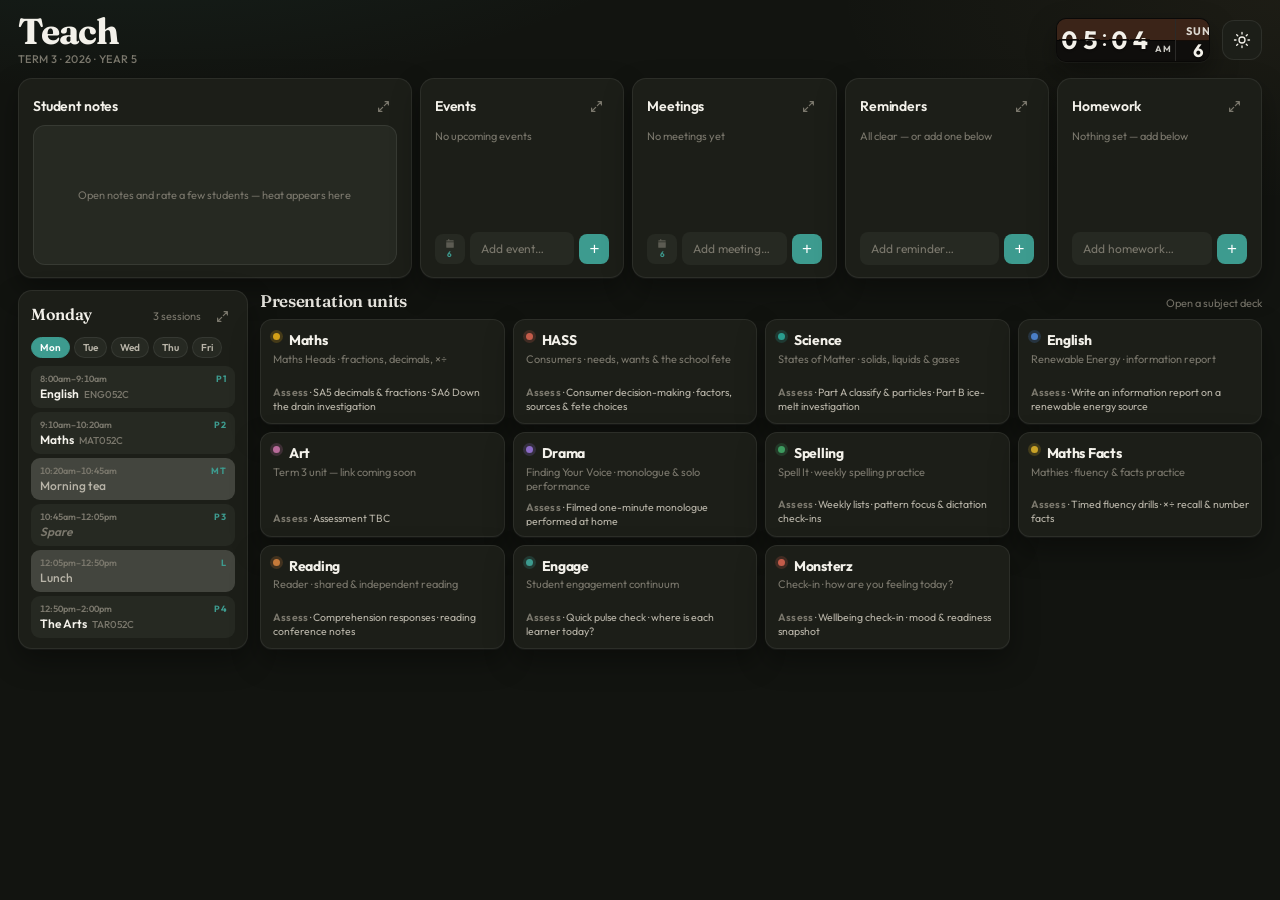
==== commit 09a0e689: "Add whole-class marking, absence, homework, and heat-tint polish. Quick-mark and In/Abs keep heat ho" ====
--- a/index.html
+++ b/index.html
@@ -131,7 +131,7 @@
   .unit.monsters{--mark:#c45c4a}
 
   .hub-tools{
-    display:grid;grid-template-columns:1.3fr 0.9fr 0.9fr 0.9fr;gap:8px;
+    display:grid;grid-template-columns:1.3fr repeat(4, minmax(0, 0.675fr));gap:8px;
     flex-shrink:0;align-items:stretch;
   }
   .tool-card{
@@ -141,7 +141,8 @@
     border:1px solid var(--card-border);
     background:var(--card);
     box-shadow:var(--shadow);
-    min-height:220px;
+    min-width:0;
+    min-height:200px;
     transition:transform .22s cubic-bezier(.2,.8,.2,1), box-shadow .22s;
   }
   .tool-card:hover{transform:translateY(-1px);box-shadow:var(--shadow-hover)}
@@ -210,7 +211,15 @@
   .date-pick .cal-day{font-size:8px;font-weight:700;color:var(--accent)}
   .tool-check{width:13px;height:13px;accent-color:var(--accent);cursor:pointer;flex-shrink:0}
 
-  .tool-card.notes{justify-content:flex-start}
+  .tool-card.notes{
+    justify-content:flex-start;
+    background:var(--card);
+  }
+  .tool-card.notes.has-heat{
+    background:
+      radial-gradient(ellipse 100% 90% at 50% 30%, color-mix(in srgb, var(--heat-avg) 14%, transparent), transparent 65%),
+      var(--card);
+  }
   .tool-card.notes .desc{
     display:-webkit-box;-webkit-line-clamp:4;-webkit-box-orient:vertical;overflow:hidden;
     font-size:12px;color:var(--ink-faint);line-height:1.45;margin-top:4px;
@@ -218,11 +227,14 @@
 
   .class-heat{
     flex:1;min-height:120px;position:relative;border-radius:12px;overflow:hidden;
-    background:
-      radial-gradient(ellipse 80% 70% at 50% 60%, color-mix(in srgb, var(--heat-avg, var(--accent)) 18%, transparent), transparent 70%),
-      var(--bg2);
+    background:var(--bg2);
     border:1px solid var(--line);
     display:flex;flex-direction:column;padding:8px 8px 6px;gap:6px;
+  }
+  .class-heat.has-heat{
+    background:
+      radial-gradient(ellipse 85% 75% at 50% 55%, color-mix(in srgb, var(--heat-avg) 42%, transparent), transparent 72%),
+      color-mix(in srgb, var(--heat-avg) 12%, var(--bg2));
   }
   .heat-meta{
     display:flex;align-items:baseline;justify-content:space-between;gap:8px;
@@ -397,6 +409,7 @@
   .hub-tools .tool-card:nth-child(2){animation-delay:.06s}
   .hub-tools .tool-card:nth-child(3){animation-delay:.1s}
   .hub-tools .tool-card:nth-child(4){animation-delay:.14s}
+  .hub-tools .tool-card:nth-child(5){animation-delay:.18s}
   .grid .unit:nth-child(1){animation-delay:.16s}
   .grid .unit:nth-child(2){animation-delay:.19s}
   .grid .unit:nth-child(3){animation-delay:.22s}
@@ -660,6 +673,21 @@
         <div class="tool-quick">
           <input id="dashRmText" placeholder="Add reminder…" aria-label="Reminder">
           <button type="button" id="dashRmAdd">+</button>
+        </div>
+      </div>
+    </div>
+
+    <div class="tool-card homework">
+      <div class="tool-head">
+        <strong>Homework</strong>
+        <a class="tool-expand" href="homework.html" title="Open all homework"><svg viewBox="0 0 16 16" fill="none" stroke="currentColor" stroke-width="1.5" stroke-linecap="round" stroke-linejoin="round" aria-hidden="true"><path d="M10 2h4v4M6 14H2v-4M14 2 9 7M2 14l5-5"/></svg></a>
+      </div>
+      <span class="desc">Set and tick off homework.</span>
+      <div class="tool-live">
+        <div class="tool-list" id="homeworkList"></div>
+        <div class="tool-quick">
+          <input id="dashHwText" placeholder="Add homework…" aria-label="Homework">
+          <button type="button" id="dashHwAdd">+</button>
         </div>
       </div>
     </div>
@@ -1226,17 +1254,41 @@
   `).join('');
 }
 
+function renderDashHomework(){
+  const open = HubStore.getOpenHomework().slice(0, 5);
+  const el = document.getElementById('homeworkList');
+  if(!open.length){ el.innerHTML = '<div class="tool-empty">Nothing set — add below</div>'; return; }
+  el.innerHTML = open.map(r => `
+    <div class="row-item" data-id="${r.id}">
+      <input class="tool-check" type="checkbox" data-toggle aria-label="Mark done">
+      <span class="txt">${HubStore.esc(r.text)}</span>
+    </div>
+  `).join('');
+}
+
 function renderClassHeat(){
   const el = document.getElementById('classHeat');
   if(!el) return;
+  const card = el.closest('.tool-card.notes');
+  const setAvgColor = (color) => {
+    [el, card].forEach(node => {
+      if(!node) return;
+      if(color){
+        node.style.setProperty('--heat-avg', color);
+        node.classList.add('has-heat');
+      } else {
+        node.style.removeProperty('--heat-avg');
+        node.classList.remove('has-heat');
+      }
+    });
+  };
   const snap = HubStore.classHeatSnapshot();
   if(!snap.named){
-    el.style.removeProperty('--heat-avg');
+    setAvgColor(null);
     el.innerHTML = '<div class="heat-empty">Open notes and rate a few students — heat appears here</div>';
     return;
   }
-  if(snap.color) el.style.setProperty('--heat-avg', snap.color);
-  else el.style.removeProperty('--heat-avg');
+  setAvgColor(snap.color);
 
   const avgLabel = snap.avg == null ? '—' : `${Math.round(snap.avg * 100)}%`;
   const sub = snap.subject ? HubStore.esc(snap.subject) : 'Today';
@@ -1277,6 +1329,7 @@
   renderDashEvents();
   renderDashMeetings();
   renderDashReminders();
+  renderDashHomework();
   renderClassHeat();
 }
 
@@ -1307,6 +1360,15 @@
   if(e.key === 'Enter'){ e.preventDefault(); document.getElementById('dashRmAdd').click(); }
 });
 
+document.getElementById('dashHwAdd').onclick = () => {
+  HubStore.addHomework(document.getElementById('dashHwText').value);
+  document.getElementById('dashHwText').value = '';
+  refreshDash();
+};
+document.getElementById('dashHwText').addEventListener('keydown', e => {
+  if(e.key === 'Enter'){ e.preventDefault(); document.getElementById('dashHwAdd').click(); }
+});
+
 document.getElementById('eventsList').addEventListener('click', e => {
   if(e.target.dataset.del != null){
     HubStore.removeEvent(e.target.closest('[data-id]').dataset.id);
@@ -1322,6 +1384,12 @@
 document.getElementById('remindersList').addEventListener('click', e => {
   if(e.target.dataset.toggle != null){
     HubStore.toggleReminder(e.target.closest('[data-id]').dataset.id);
+    refreshDash();
+  }
+});
+document.getElementById('homeworkList').addEventListener('click', e => {
+  if(e.target.dataset.toggle != null){
+    HubStore.toggleHomework(e.target.closest('[data-id]').dataset.id);
     refreshDash();
   }
 });
--- a/hub-theme.css
+++ b/hub-theme.css
@@ -238,6 +238,19 @@
   color:#8f2f22;
   border-color:rgba(166,61,47,.3);
 }
+[data-theme="light"] .absent-btn{
+  border-color:var(--card-border);
+  color:var(--ink-faint);
+}
+[data-theme="light"] .absent-btn:hover{
+  border-color:rgba(15,118,110,.35);
+  color:var(--accent);
+}
+[data-theme="light"] .absent-btn.on{
+  background:rgba(166,61,47,.1);
+  border-color:rgba(166,61,47,.35);
+  color:#8f2f22;
+}
 [data-theme="light"] .shot-cell.ready{
   background:rgba(154,114,9,.1);
   box-shadow:inset 0 0 0 2px rgba(154,114,9,.4);
@@ -256,11 +269,22 @@
 [data-theme="light"] .report-draft label{
   color:var(--accent);
 }
+[data-theme="light"] .tool-card.notes{
+  background:var(--card);
+}
+[data-theme="light"] .tool-card.notes.has-heat{
+  background:
+    radial-gradient(ellipse 100% 90% at 50% 30%, color-mix(in srgb, var(--heat-avg) 12%, transparent), transparent 65%),
+    var(--card);
+}
 [data-theme="light"] .class-heat{
+  background:var(--bg2);
+  border-color:var(--card-border);
+}
+[data-theme="light"] .class-heat.has-heat{
   background:
-    radial-gradient(ellipse 80% 70% at 50% 60%, color-mix(in srgb, var(--heat-avg, var(--accent)) 14%, transparent), transparent 70%),
-    var(--bg2);
-  border-color:var(--card-border);
+    radial-gradient(ellipse 85% 75% at 50% 55%, color-mix(in srgb, var(--heat-avg) 28%, transparent), transparent 72%),
+    color-mix(in srgb, var(--heat-avg) 10%, var(--bg2));
 }
 [data-theme="light"] .heat-ember.cold{
   color:var(--ink-faint);
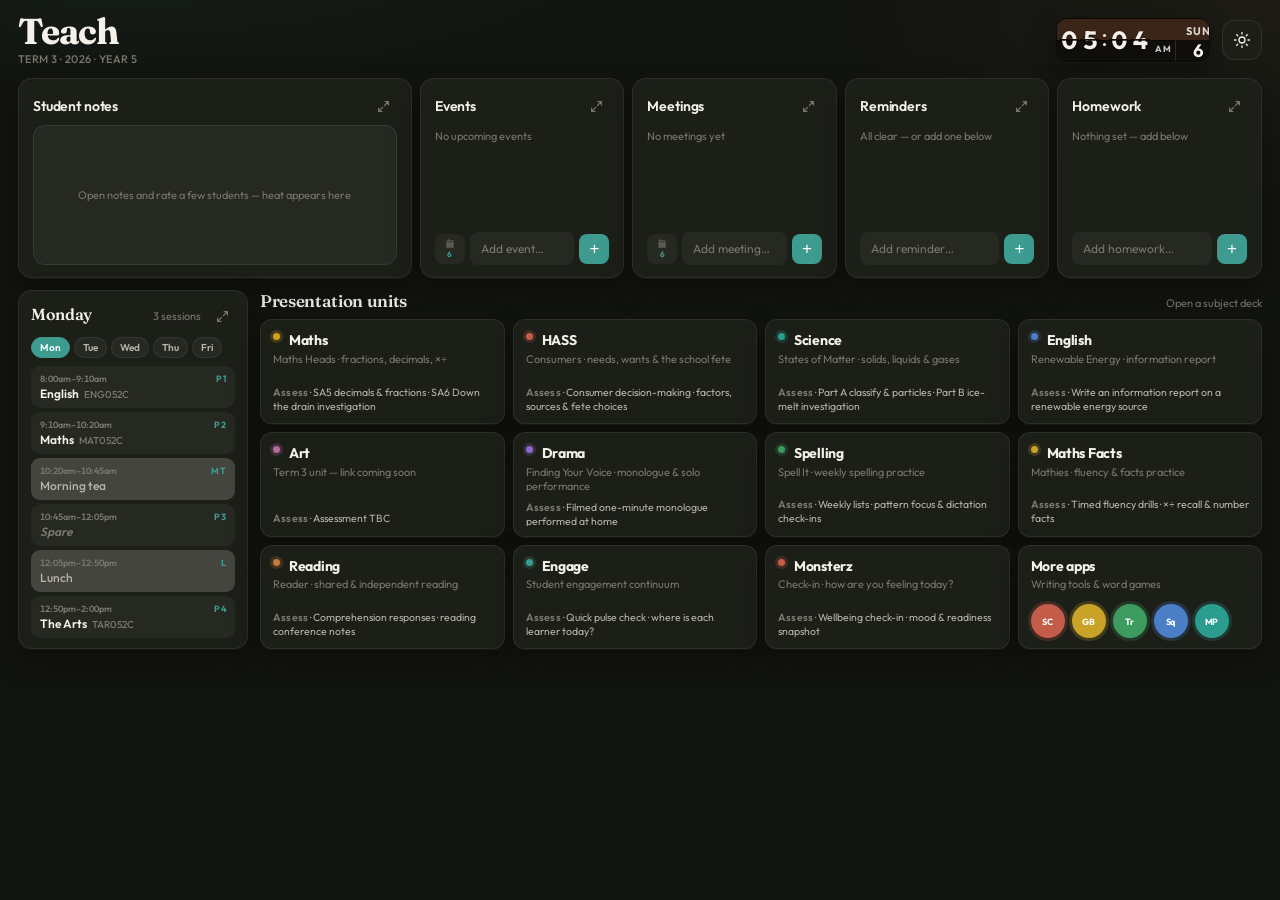
==== commit e4e5fe0d: "Add a More apps card in the subject grid gap. Circle links to SupaCoach, Granny Boom, Trellis, Squar" ====
--- a/index.html
+++ b/index.html
@@ -129,6 +129,28 @@
   .unit.reading{--mark:#c67a3a}
   .unit.engage{--mark:#3d9b8f}
   .unit.monsters{--mark:#c45c4a}
+  .unit.apps::before{display:none}
+  .unit.apps .subj{padding-left:0}
+  .unit.apps .meta{margin-bottom:2px}
+  .app-dots{
+    display:flex;flex-wrap:wrap;gap:7px;align-items:center;
+    margin-top:auto;padding-top:4px;
+  }
+  .app-dot{
+    width:34px;height:34px;border-radius:50%;
+    display:grid;place-items:center;
+    font-size:9px;font-weight:700;letter-spacing:-.03em;
+    text-decoration:none;color:#fff;line-height:1;
+    background:var(--c, var(--accent));
+    box-shadow:0 0 0 3px color-mix(in srgb, var(--c, var(--accent)) 22%, transparent);
+    transition:transform .15s, box-shadow .15s, filter .15s;
+  }
+  .app-dot:hover{
+    transform:scale(1.08);
+    filter:brightness(1.08);
+    box-shadow:0 0 0 3px color-mix(in srgb, var(--c, var(--accent)) 35%, transparent);
+  }
+  .app-dot:focus-visible{outline:2px solid var(--accent);outline-offset:3px}
 
   .hub-tools{
     display:grid;grid-template-columns:1.3fr repeat(4, minmax(0, 0.675fr));gap:8px;
@@ -421,6 +443,7 @@
   .grid .unit:nth-child(9){animation-delay:.4s}
   .grid .unit:nth-child(10){animation-delay:.43s}
   .grid .unit:nth-child(11){animation-delay:.46s}
+  .grid .unit:nth-child(12){animation-delay:.49s}
   @media(max-width:1100px){
     .grid{grid-template-columns:repeat(3,1fr)}
   }
@@ -945,6 +968,14 @@
     href:'https://planomy.github.io/monsters/', ready:true }
 ];
 
+const APPS = [
+  { id:'supacoach',  label:'SupaCoach',  short:'SC', href:'https://planomy.github.io/supacoach/',  color:'#c45c4a' },
+  { id:'grannyboom', label:'Granny Boom', short:'GB', href:'https://grannyboom.com/', color:'#c9a227' },
+  { id:'trellis',    label:'Trellis',    short:'Tr', href:'https://planomy.github.io/trellis/',    color:'#3d9b5f' },
+  { id:'squardle',   label:'Squardle',   short:'Sq', href:'https://squardle.app/',                 color:'#4a7ec7' },
+  { id:'mightypens', label:'Mighty Pens', short:'MP', href:'https://planomy.github.io/mightypens/', color:'#2a9d8f' }
+];
+
 const grid = document.getElementById('units');
 grid.innerHTML = UNITS.map(u => {
   const cls = `unit ${u.id}${u.ready ? '' : ' off'}`;
@@ -954,7 +985,17 @@
     return `<a class="${cls}" href="${u.href}" target="_blank" rel="noopener">${inner}</a>`;
   }
   return `<div class="${cls}" aria-disabled="true">${inner}</div>`;
-}).join('');
+}).join('') + `
+  <div class="unit apps">
+    <span class="subj">More apps</span>
+    <span class="meta">Writing tools & word games</span>
+    <div class="app-dots" role="list">
+      ${APPS.map(a => `
+        <a class="app-dot" role="listitem" href="${a.href}" target="_blank" rel="noopener"
+           style="--c:${a.color}" title="${a.label}" aria-label="${a.label}">${a.short}</a>
+      `).join('')}
+    </div>
+  </div>`;
 
 const todayDaysEl = document.getElementById('todayDays');
 if(todayDaysEl){
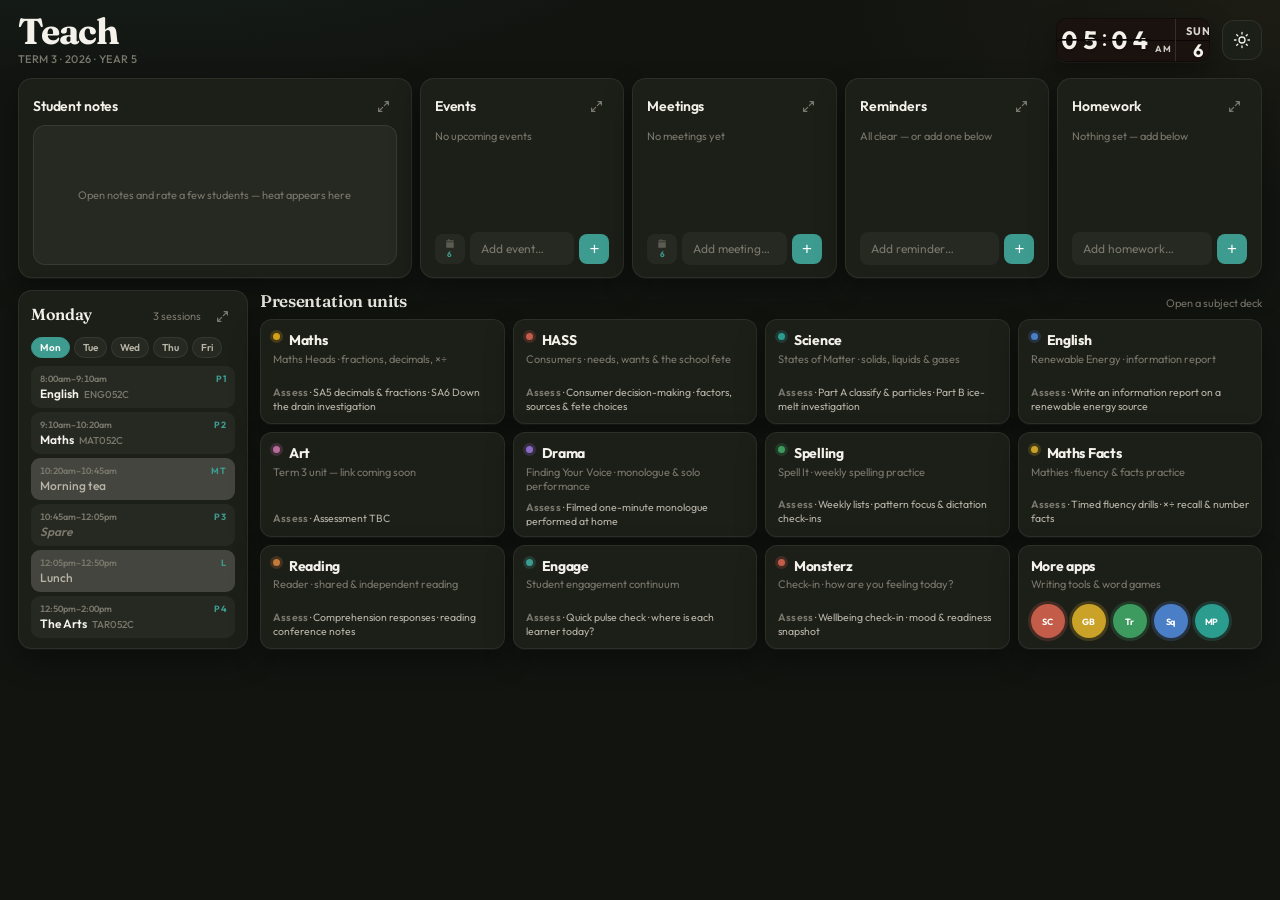
==== commit 52e735cc: "Unify flip clock halves with a dark espresso tone. Use one near-black espresso colour on both upper " ====
--- a/index.html
+++ b/index.html
@@ -309,12 +309,13 @@
 
   .page-actions{display:flex;align-items:center;gap:12px;margin-left:auto;flex-shrink:0}
   .flip-clock{
+    --flip-espresso:#1a120f;
     display:flex;align-items:stretch;gap:0;
     height:44px;border-radius:10px;overflow:hidden;
     border:1px solid rgba(0,0,0,.35);
     box-shadow:var(--shadow);
     font-variant-numeric:tabular-nums;user-select:none;
-    background:#0f0e0c;
+    background:var(--flip-espresso);
   }
   .flip-panel{
     position:relative;display:flex;flex-direction:column;
@@ -323,8 +324,7 @@
   .flip-panel.flip-time{
     flex:1 1 auto;min-width:118px;
     display:flex;align-items:center;justify-content:center;
-    background:
-      linear-gradient(#3b2418 0 50%, #0f0e0c 50% 100%);
+    background:var(--flip-espresso);
   }
   .flip-panel.flip-time::after{
     content:'';position:absolute;left:0;right:0;top:50%;height:1px;
@@ -338,10 +338,10 @@
     overflow:hidden;position:relative;
   }
   .flip-half.upper{
-    background:#3b2418;
+    background:var(--flip-espresso);
     border-bottom:1px solid rgba(0,0,0,.65);
   }
-  .flip-half.lower{background:#0f0e0c}
+  .flip-half.lower{background:var(--flip-espresso)}
   .flip-time-row{
     position:relative;z-index:2;
     display:flex;align-items:flex-end;gap:1px;
@@ -371,14 +371,14 @@
   .flip-digit .flap.lower span{bottom:0}
   .flip-digit .flap{
     z-index:2;backface-visibility:hidden;-webkit-backface-visibility:hidden;
-    background:#3b2418;
+    background:var(--flip-espresso);
   }
   .flip-digit .flap.upper{
     top:0;border-bottom:1px solid rgba(0,0,0,.65);
     transform-origin:center bottom;
   }
   .flip-digit .flap.lower{
-    bottom:0;background:#0f0e0c;
+    bottom:0;background:var(--flip-espresso);
     transform-origin:center top;transform:rotateX(90deg);z-index:1;
   }
   .flip-digit.flip .flap.upper{animation:flipTop .45s ease-in forwards}
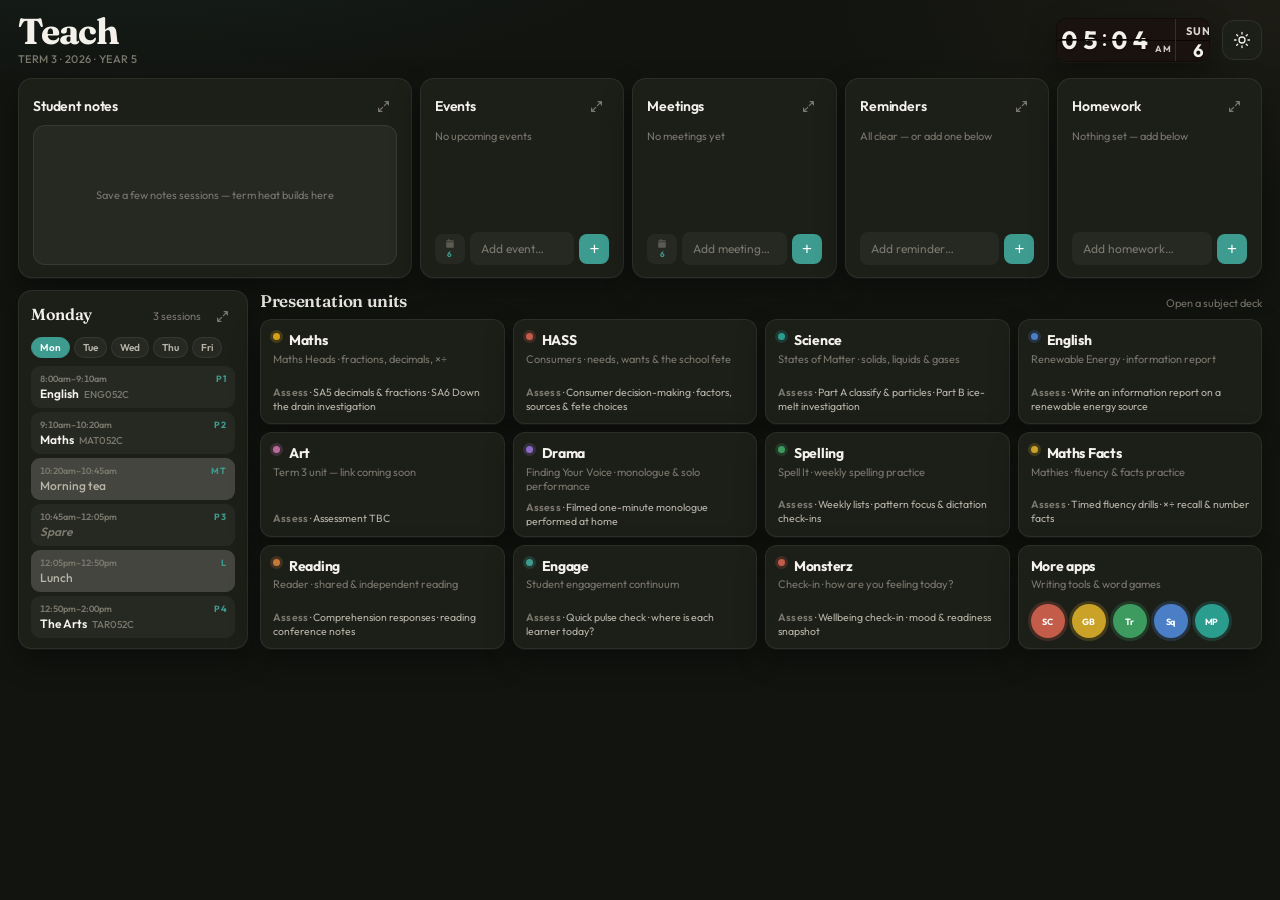
==== commit 08953fab: "Make class heat a term-long metric on the hub. Dot colour and the graph background use each student’" ====
--- a/index.html
+++ b/index.html
@@ -1326,22 +1326,21 @@
   const snap = HubStore.classHeatSnapshot();
   if(!snap.named){
     setAvgColor(null);
-    el.innerHTML = '<div class="heat-empty">Open notes and rate a few students — heat appears here</div>';
+    el.innerHTML = '<div class="heat-empty">Save a few notes sessions — term heat builds here</div>';
     return;
   }
   setAvgColor(snap.color);
 
   const avgLabel = snap.avg == null ? '—' : `${Math.round(snap.avg * 100)}%`;
-  const sub = snap.subject ? HubStore.esc(snap.subject) : 'Today';
+  const lessonBit = snap.lessons ? `${snap.lessons} lesson${snap.lessons === 1 ? '' : 's'}` : 'term';
   const n = Math.max(snap.students.length, 1);
   const unrated = snap.students.filter(st => !st.heat);
   let unratedI = 0;
   const embers = snap.students.map((st, i) => {
-    // X = roster order across full width; Y = trajectory (rising high, falling low)
+    // X = roster order; Y = term trajectory (rising high, falling low)
     const x = 6 + ((i + 0.5) / n) * 88;
     let y = st.traj?.yPct;
     if(y == null){
-      // fan unrated along the bottom band
       const u = unrated.length <= 1 ? 0.5 : unratedI / (unrated.length - 1);
       y = 70 + u * 18;
       unratedI++;
@@ -1350,20 +1349,21 @@
     const delay = ((seed % 20) / 10).toFixed(1);
     const trajBit = st.traj?.lessons > 1
       ? `${st.traj.arrow} ${st.traj.label}`
-      : st.traj?.label === 'new' ? 'first ratings' : 'no ratings yet';
+      : st.traj?.label === 'new' ? 'first lesson' : 'no ratings yet';
     if(!st.heat){
       return `<span class="heat-ember cold" style="left:${x}%;top:${y}%;width:20px;height:20px;font-size:7px;animation-delay:${delay}s" title="${HubStore.esc(st.name)} · ${trajBit}">${HubStore.esc(st.initial)}</span>`;
     }
     const size = Math.round(17 + st.heat.score * 14);
-    return `<span class="heat-ember" style="left:${x}%;top:${y}%;width:${size}px;height:${size}px;background:${st.heat.color};box-shadow:0 0 ${8 + st.heat.score * 14}px color-mix(in srgb, ${st.heat.color} 55%, transparent);animation-delay:${delay}s" title="${HubStore.esc(st.name)} · ${st.heat.pct}% ${st.heat.label} · ${trajBit}">${HubStore.esc(st.initial)}</span>`;
+    const lessons = st.heat.lessons || st.traj?.lessons || 1;
+    return `<span class="heat-ember" style="left:${x}%;top:${y}%;width:${size}px;height:${size}px;background:${st.heat.color};box-shadow:0 0 ${8 + st.heat.score * 14}px color-mix(in srgb, ${st.heat.color} 55%, transparent);animation-delay:${delay}s" title="${HubStore.esc(st.name)} · ${st.heat.pct}% term avg · ${lessons} lesson${lessons === 1 ? '' : 's'} · ${trajBit}">${HubStore.esc(st.initial)}</span>`;
   }).join('');
 
   el.innerHTML = `
     <div class="heat-meta">
-      <strong>${sub}</strong>
-      <span>${snap.rated}/${snap.named} lit · ${avgLabel} · ↑ rising</span>
-    </div>
-    <a class="heat-sky" href="notes.html" title="Colour = today · height = trajectory">${embers}</a>`;
+      <strong>Term heat</strong>
+      <span>${snap.rated}/${snap.named} · ${avgLabel} · ${lessonBit}</span>
+    </div>
+    <a class="heat-sky" href="notes.html" title="Colour = term average · height = rising / falling">${embers}</a>`;
 }
 
 function refreshDash(){
@@ -1550,5 +1550,6 @@
 })();
 </script>
 <script src="hub-theme.js"></script>
+<script src="class-end-alert.js"></script>
 </body>
 </html>
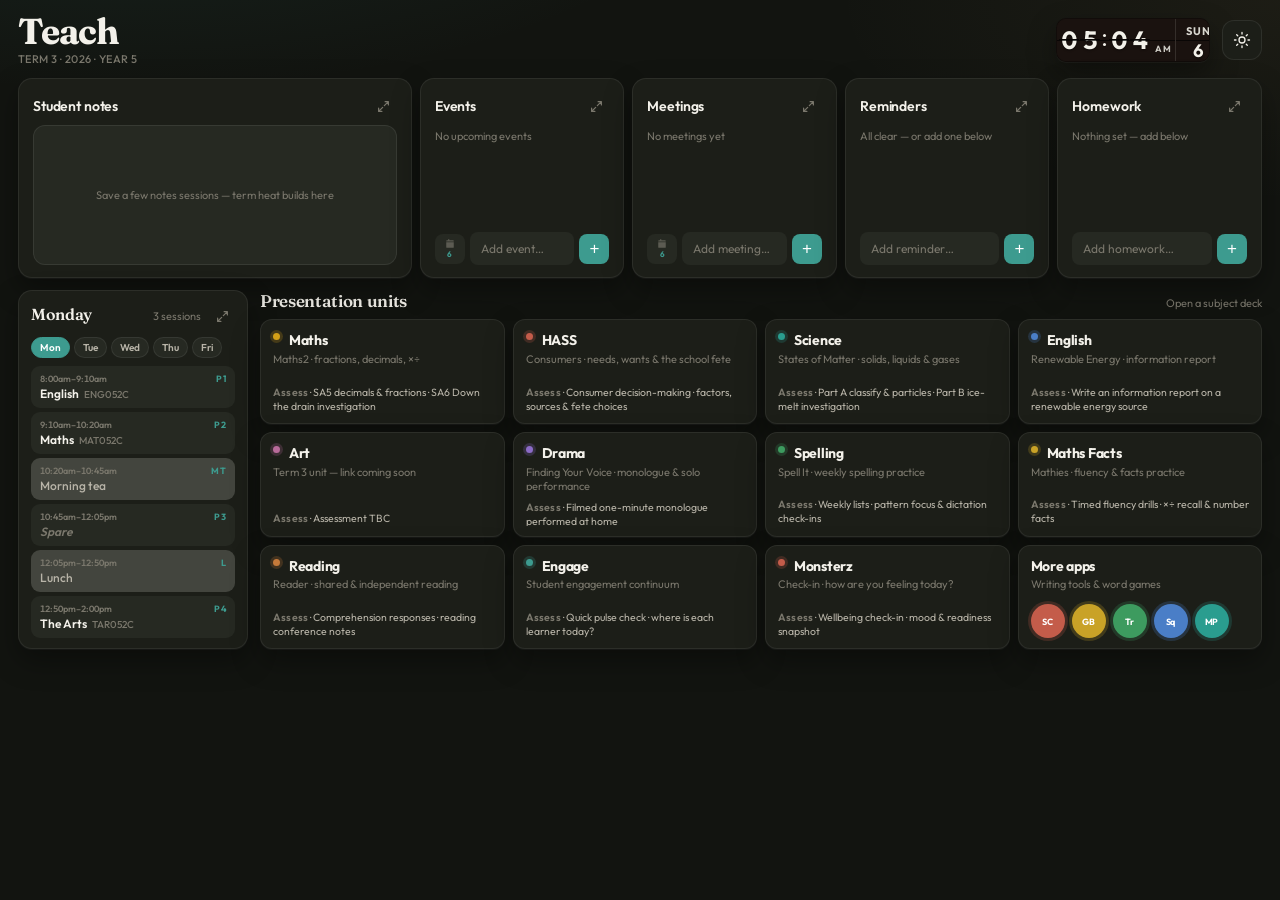
==== commit 75afa085: "Point the Maths dashboard tile to Maths2. Replace Maths Heads GitHub Pages links with planomy.github" ====
--- a/index.html
+++ b/index.html
@@ -764,7 +764,7 @@
 <script>
 const SUBJECT_LINKS = {
   ENG: { label:'English', href:'https://planomy.github.io/renewableenergy/', mark:'#4a7ec7' },
-  MAT: { label:'Maths', href:'https://planomy.github.io/mathsheads/', mark:'#d4a017' },
+  MAT: { label:'Maths', href:'https://planomy.github.io/maths2/', mark:'#d4a017' },
   HUM: { label:'HASS', href:'https://planomy.github.io/hassconsumers/', mark:'#c45c4a' },
   SCI: { label:'Science', href:'https://planomy.github.io/sciencematter/', mark:'#2a9d8f' },
   TAR: { label:'The Arts', href:null, mark:'#b86b9a' },
@@ -934,9 +934,9 @@
 }
 
 const UNITS = [
-  { id:'maths',       label:'Maths',        meta:'Maths Heads · fractions, decimals, ×÷',
+  { id:'maths',       label:'Maths',        meta:'Maths2 · fractions, decimals, ×÷',
     assess:'SA5 decimals & fractions · SA6 Down the drain investigation',
-    href:'https://planomy.github.io/mathsheads/', ready:true },
+    href:'https://planomy.github.io/maths2/', ready:true },
   { id:'hass',        label:'HASS',         meta:'Consumers · needs, wants & the school fete',
     assess:'Consumer decision-making · factors, sources & fete choices',
     href:'https://planomy.github.io/hassconsumers/', ready:true },
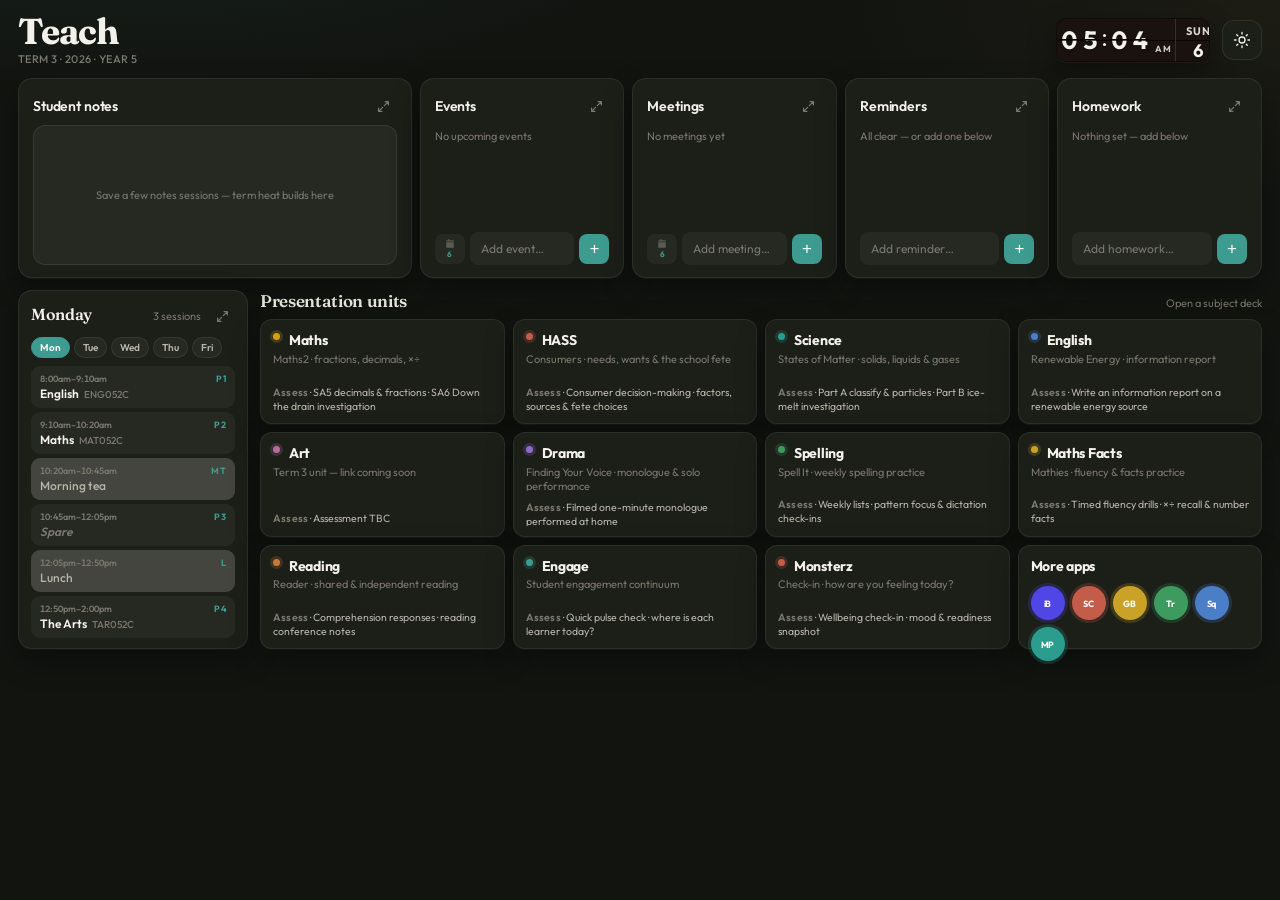
==== commit ec879670: "Add iBOARD teacher link to More apps on the hub. Co-authored-by: Cursor <cursoragent@cursor.com>" ====
--- a/index.html
+++ b/index.html
@@ -969,6 +969,7 @@
 ];
 
 const APPS = [
+  { id:'iboard',     label:'iBOARD',     short:'iB', href:'https://quikcoach-production.up.railway.app/teacher', color:'#4f46e5' },
   { id:'supacoach',  label:'SupaCoach',  short:'SC', href:'https://planomy.github.io/supacoach/',  color:'#c45c4a' },
   { id:'grannyboom', label:'Granny Boom', short:'GB', href:'https://grannyboom.com/', color:'#c9a227' },
   { id:'trellis',    label:'Trellis',    short:'Tr', href:'https://planomy.github.io/trellis/',    color:'#3d9b5f' },
